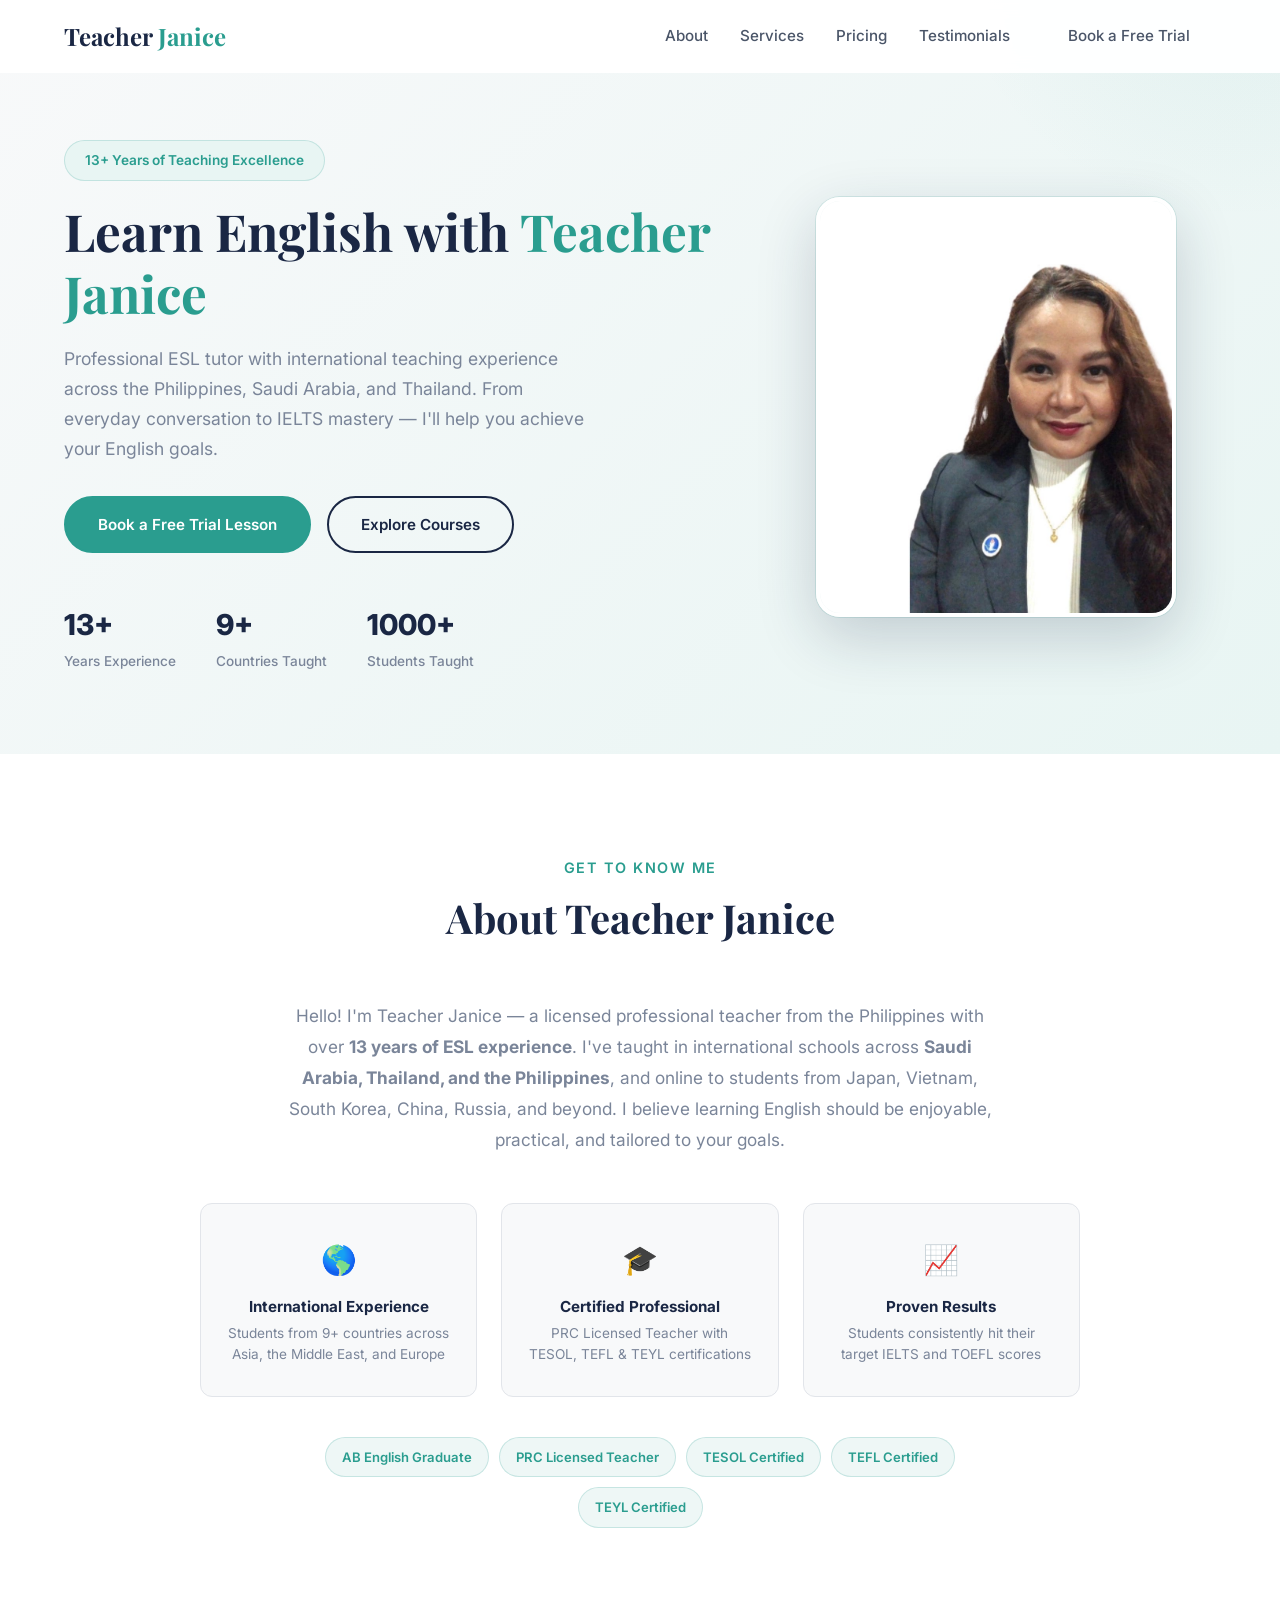
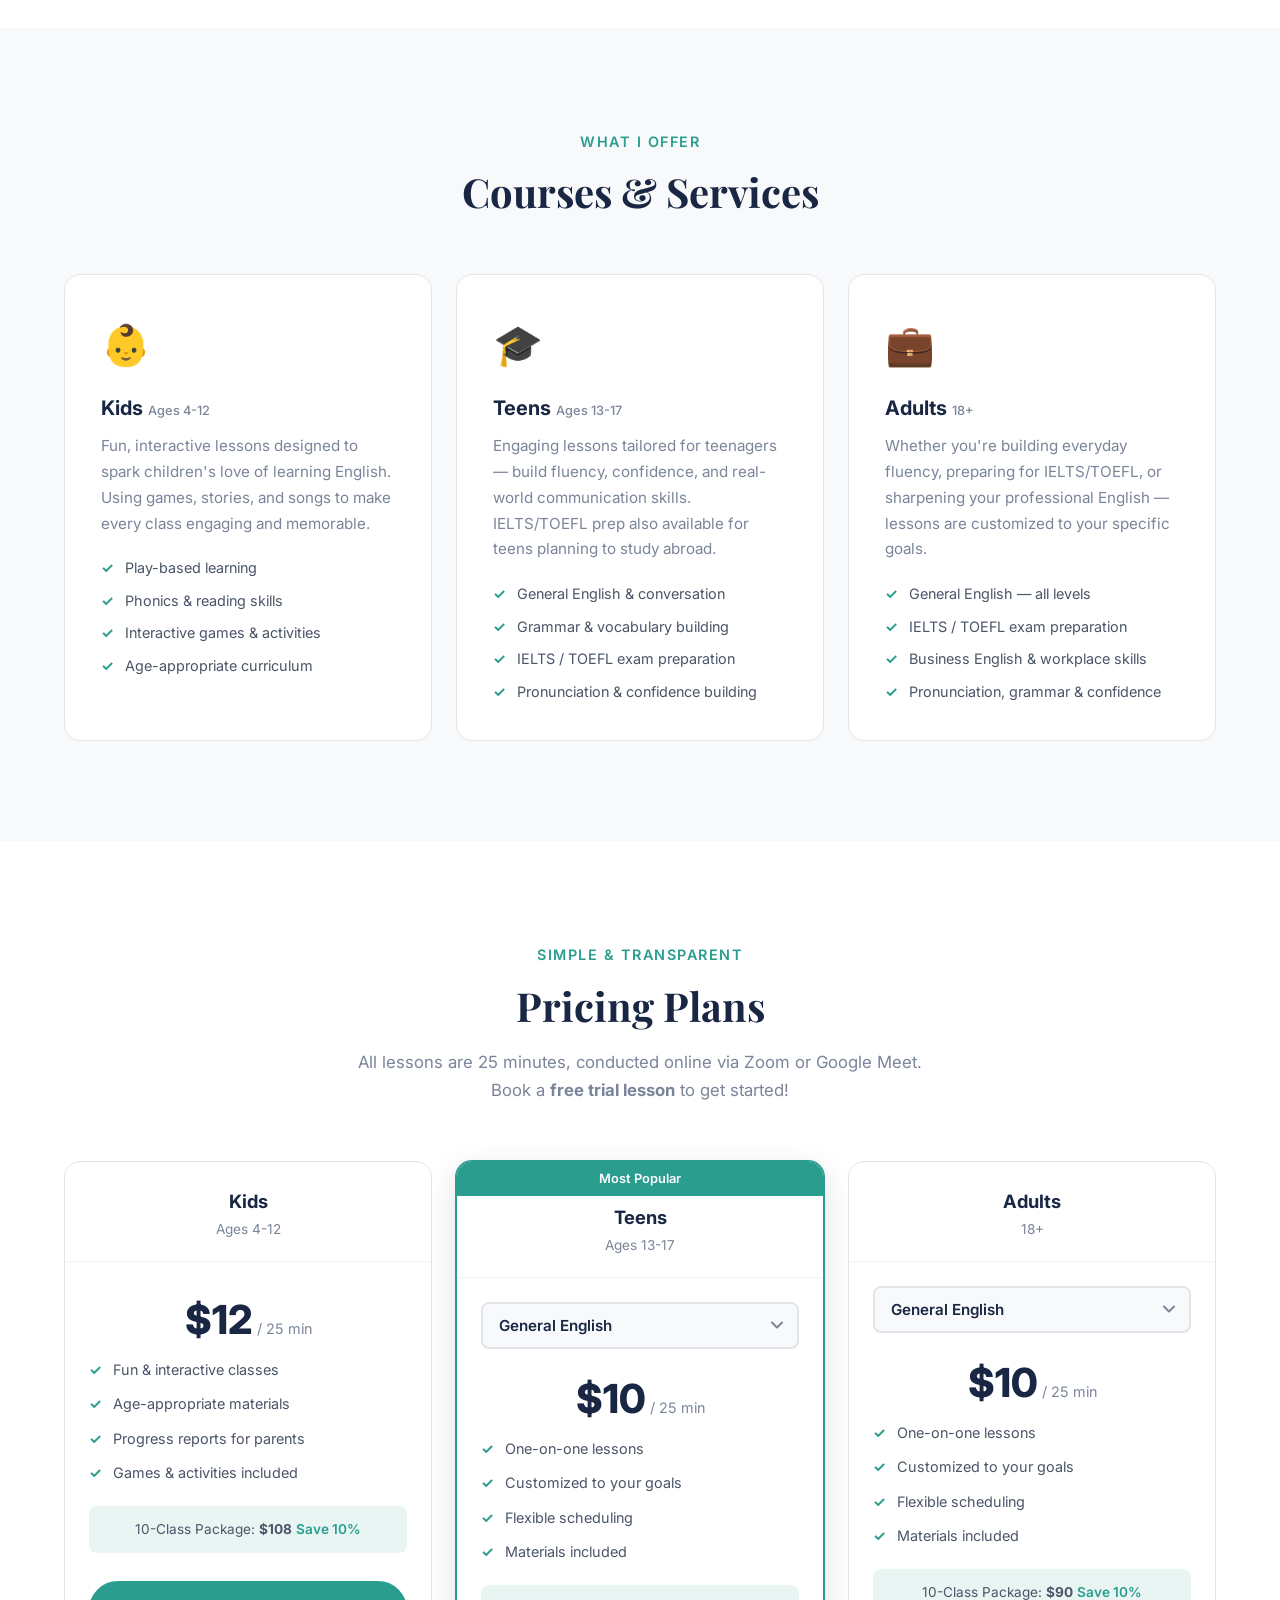
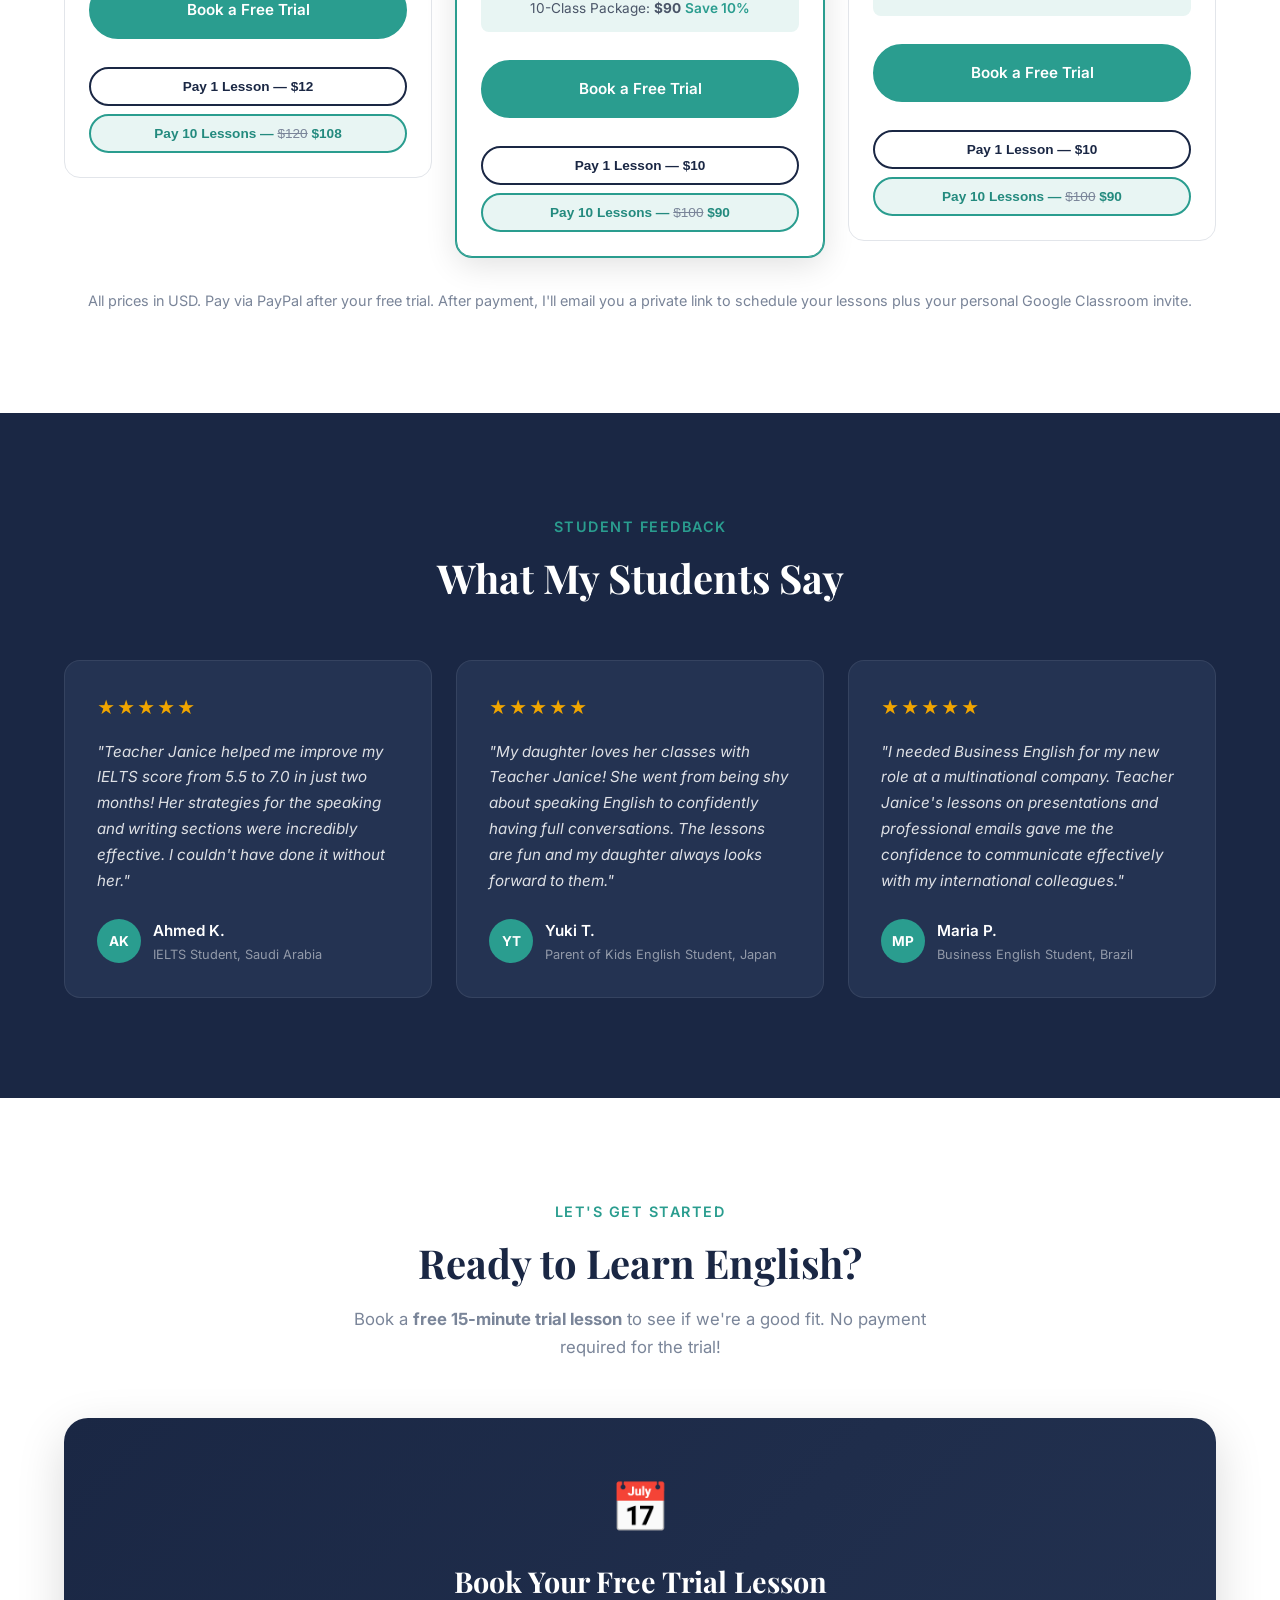
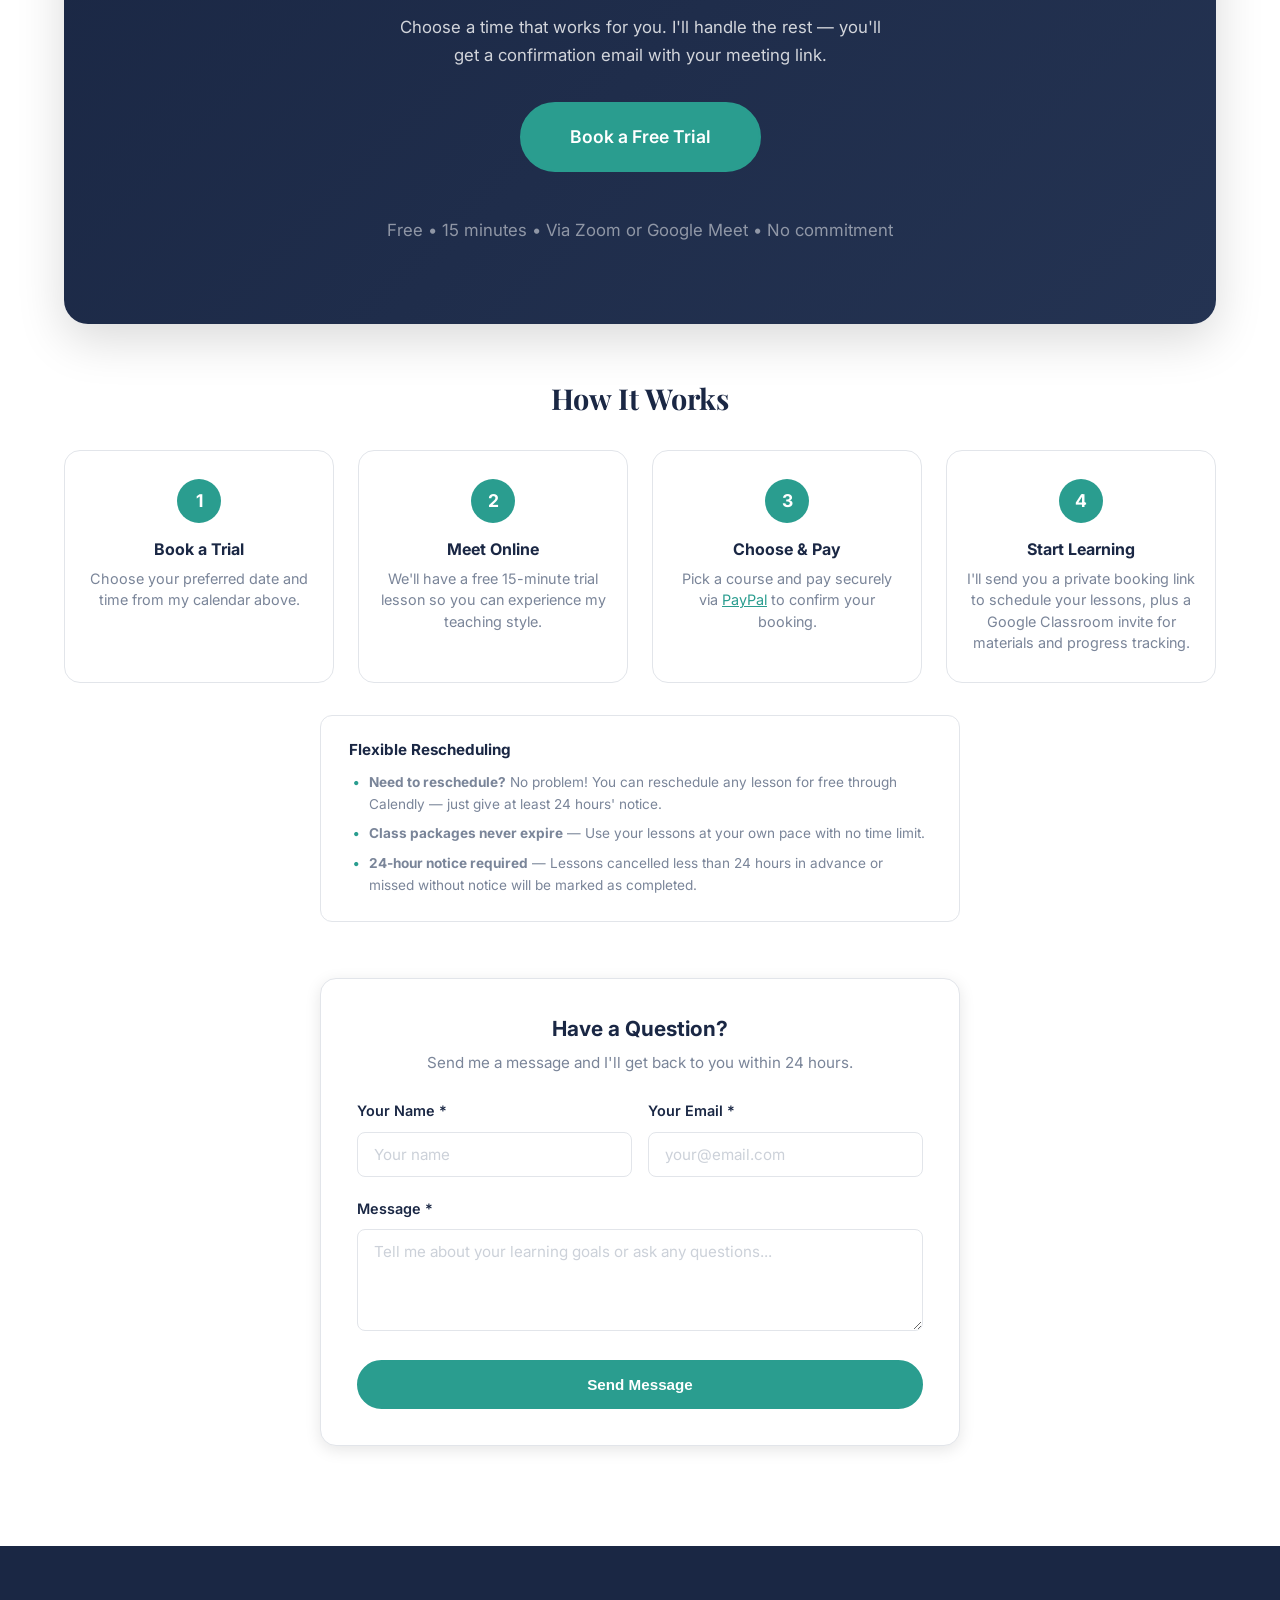
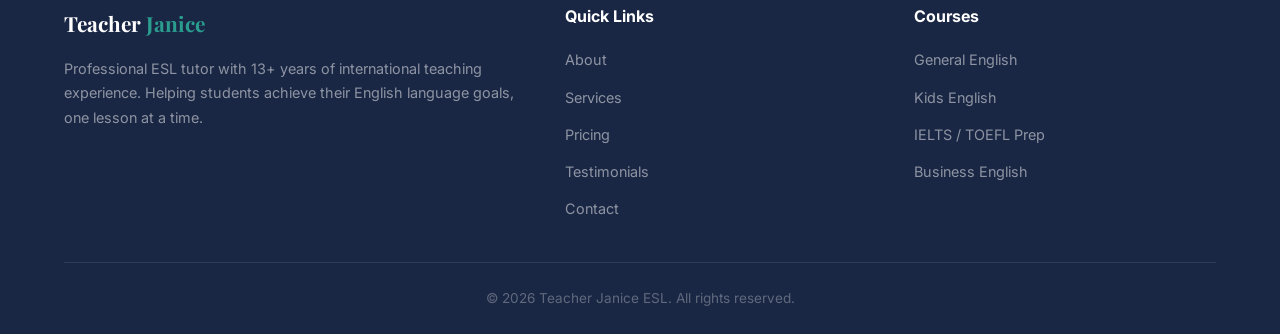
==== index.html @ 185a91e5 "Keep cta-hint text on one line Co-Authored-By: Claude Opus 4.6 <noreply@anthropic.com>" ====
<!DOCTYPE html>
<html lang="en">
<head>
  <meta charset="UTF-8">
  <meta name="viewport" content="width=device-width, initial-scale=1.0">
  <title>Teacher Janice | Professional ESL Tutor</title>
  <meta name="description" content="Learn English online with Teacher Janice — 13+ years of ESL teaching experience. IELTS, TOEFL, Business English, Kids & Adult classes.">
  <link rel="stylesheet" href="styles.css?v=26">
  <link rel="preconnect" href="https://fonts.googleapis.com">
  <link rel="preconnect" href="https://fonts.gstatic.com" crossorigin>
  <link href="https://fonts.googleapis.com/css2?family=Inter:wght@400;500;600;700;800&family=Playfair+Display:wght@700&display=swap" rel="stylesheet">
</head>
<body>

  <!-- Navigation -->
  <nav class="navbar" id="navbar">
    <div class="container nav-container">
      <a href="#" class="logo">Teacher <span>Janice</span></a>
      <button class="nav-toggle" id="navToggle" aria-label="Toggle menu">
        <span></span><span></span><span></span>
      </button>
      <ul class="nav-links" id="navLinks">
        <li><a href="#about">About</a></li>
        <li><a href="#services">Services</a></li>
        <li><a href="#pricing">Pricing</a></li>
        <li><a href="#testimonials">Testimonials</a></li>
        <li><a href="https://calendly.com/eslteacherjanice/esl-trial-lesson" target="_blank" rel="noopener" class="btn btn-nav">Book a Free Trial</a></li>
      </ul>
    </div>
  </nav>

  <!-- Hero Section -->
  <header class="hero" id="hero">
    <div class="container hero-content">
      <div class="hero-text">
        <p class="hero-badge">13+ Years of Teaching Excellence</p>
        <h1>Learn English with <span class="highlight">Teacher Janice</span></h1>
        <p class="hero-description">Professional ESL tutor with international teaching experience across the Philippines, Saudi Arabia, and Thailand. From everyday conversation to IELTS mastery — I'll help you achieve your English goals.</p>
        <div class="hero-buttons">
          <a href="https://calendly.com/eslteacherjanice/esl-trial-lesson" target="_blank" rel="noopener" class="btn btn-primary">Book a Free Trial Lesson</a>
          <a href="#services" class="btn btn-outline">Explore Courses</a>
        </div>
        <div class="hero-stats">
          <div class="stat">
            <span class="stat-number">13+</span>
            <span class="stat-label">Years Experience</span>
          </div>
          <div class="stat">
            <span class="stat-number">9+</span>
            <span class="stat-label">Countries Taught</span>
          </div>
          <div class="stat">
            <span class="stat-number">1000+</span>
            <span class="stat-label">Students Taught</span>
          </div>
        </div>
      </div>
      <div class="hero-image">
        <img src="janice.jpg" alt="Teacher Janice - Professional ESL Tutor" class="hero-photo">
      </div>
    </div>
  </header>

  <!-- About Section -->
  <section class="about" id="about">
    <div class="container">
      <div class="section-header">
        <p class="section-tag">Get to Know Me</p>
        <h2>About Teacher Janice</h2>
      </div>
      <p class="about-intro">Hello! I'm Teacher Janice — a licensed professional teacher from the Philippines with over <strong>13 years of ESL experience</strong>. I've taught in international schools across <strong>Saudi Arabia, Thailand, and the Philippines</strong>, and online to students from Japan, Vietnam, South Korea, China, Russia, and beyond. I believe learning English should be enjoyable, practical, and tailored to your goals.</p>
      <div class="about-highlights">
        <div class="highlight-card">
          <span class="highlight-icon">&#127758;</span>
          <h4>International Experience</h4>
          <p>Students from 9+ countries across Asia, the Middle East, and Europe</p>
        </div>
        <div class="highlight-card">
          <span class="highlight-icon">&#127891;</span>
          <h4>Certified Professional</h4>
          <p>PRC Licensed Teacher with TESOL, TEFL &amp; TEYL certifications</p>
        </div>
        <div class="highlight-card">
          <span class="highlight-icon">&#128200;</span>
          <h4>Proven Results</h4>
          <p>Students consistently hit their target IELTS and TOEFL scores</p>
        </div>
      </div>
      <div class="credential-tags">
        <span class="credential-tag">AB English Graduate</span>
        <span class="credential-tag">PRC Licensed Teacher</span>
        <span class="credential-tag">TESOL Certified</span>
        <span class="credential-tag">TEFL Certified</span>
        <span class="credential-tag">TEYL Certified</span>
      </div>
    </div>
  </section>

  <!-- Services Section -->
  <section class="services" id="services">
    <div class="container">
      <div class="section-header">
        <p class="section-tag">What I Offer</p>
        <h2>Courses & Services</h2>
      </div>
      <div class="services-grid">
        <div class="service-card">
          <div class="service-icon">&#128118;</div>
          <h3>Kids <span class="age-tag">Ages 4-12</span></h3>
          <p>Fun, interactive lessons designed to spark children's love of learning English. Using games, stories, and songs to make every class engaging and memorable.</p>
          <ul class="service-features">
            <li>Play-based learning</li>
            <li>Phonics & reading skills</li>
            <li>Interactive games & activities</li>
            <li>Age-appropriate curriculum</li>
          </ul>
        </div>
        <div class="service-card">
          <div class="service-icon">&#127891;</div>
          <h3>Teens <span class="age-tag">Ages 13-17</span></h3>
          <p>Engaging lessons tailored for teenagers — build fluency, confidence, and real-world communication skills. IELTS/TOEFL prep also available for teens planning to study abroad.</p>
          <ul class="service-features">
            <li>General English &amp; conversation</li>
            <li>Grammar &amp; vocabulary building</li>
            <li>IELTS / TOEFL exam preparation</li>
            <li>Pronunciation &amp; confidence building</li>
          </ul>
        </div>
        <div class="service-card">
          <div class="service-icon">&#128188;</div>
          <h3>Adults <span class="age-tag">18+</span></h3>
          <p>Whether you're building everyday fluency, preparing for IELTS/TOEFL, or sharpening your professional English — lessons are customized to your specific goals.</p>
          <ul class="service-features">
            <li>General English — all levels</li>
            <li>IELTS / TOEFL exam preparation</li>
            <li>Business English &amp; workplace skills</li>
            <li>Pronunciation, grammar &amp; confidence</li>
          </ul>
        </div>
      </div>
    </div>
  </section>

  <!-- Pricing Section -->
  <section class="pricing" id="pricing">
    <div class="container">
      <div class="section-header">
        <p class="section-tag">Simple & Transparent</p>
        <h2>Pricing Plans</h2>
        <p class="section-subtitle">All lessons are 25 minutes, conducted online via Zoom or Google Meet. Book a <strong>free trial lesson</strong> to get started!</p>
      </div>
      <div class="pricing-grid">
        <!-- Kids -->
        <div class="pricing-card">
          <div class="pricing-header">
            <h3>Kids</h3>
            <p class="pricing-subtitle">Ages 4-12</p>
          </div>
          <div class="pricing-body">
            <div class="price">
              <span class="price-amount">$12</span>
              <span class="price-period">/ 25 min</span>
            </div>
            <ul class="pricing-features">
              <li>Fun & interactive classes</li>
              <li>Age-appropriate materials</li>
              <li>Progress reports for parents</li>
              <li>Games & activities included</li>
            </ul>
            <p class="package-deal">10-Class Package: <strong>$108</strong> <span class="save-tag">Save 10%</span></p>
            <a href="https://calendly.com/eslteacherjanice/esl-trial-lesson" target="_blank" rel="noopener" class="btn btn-primary btn-full">Book a Free Trial</a>
            <div class="pay-buttons">
              <form action="https://www.paypal.com/cgi-bin/webscr" method="post" target="_blank">
                <input type="hidden" name="cmd" value="_xclick">
                <input type="hidden" name="business" value="eslteacherjanice@gmail.com">
                <input type="hidden" name="item_name" value="Kids English - 1 Lesson">
                <input type="hidden" name="amount" value="12.00">
                <input type="hidden" name="currency_code" value="USD">
                <input type="hidden" name="no_shipping" value="1">
                <input type="hidden" name="return" value="http://eslwithjanice.com/thank-you.html">
                <input type="hidden" name="cancel_return" value="http://eslwithjanice.com/#pricing">
                <button type="submit" class="btn btn-outline btn-full btn-pay">Pay 1 Lesson — $12</button>
              </form>
              <form action="https://www.paypal.com/cgi-bin/webscr" method="post" target="_blank">
                <input type="hidden" name="cmd" value="_xclick">
                <input type="hidden" name="business" value="eslteacherjanice@gmail.com">
                <input type="hidden" name="item_name" value="Kids English - 10 Lessons">
                <input type="hidden" name="amount" value="108.00">
                <input type="hidden" name="currency_code" value="USD">
                <input type="hidden" name="no_shipping" value="1">
                <input type="hidden" name="return" value="http://eslwithjanice.com/thank-you.html">
                <input type="hidden" name="cancel_return" value="http://eslwithjanice.com/#pricing">
                <button type="submit" class="btn btn-outline btn-full btn-pay btn-pay-package">Pay 10 Lessons — <s>$120</s> $108</button>
              </form>
            </div>
          </div>
        </div>
        <!-- Teens -->
        <div class="pricing-card popular">
          <div class="popular-badge">Most Popular</div>
          <div class="pricing-header">
            <h3>Teens</h3>
            <p class="pricing-subtitle">Ages 13-17</p>
          </div>
          <div class="pricing-body">
            <select class="course-select"
              data-prices='[
                {"label":"General English","price":"10","pkg":"90","orig":"100","item1":"Teens General English - 1 Lesson","item10":"Teens General English - 10 Lessons"},
                {"label":"IELTS / TOEFL Prep","price":"15","pkg":"135","orig":"150","item1":"Teens IELTS/TOEFL Prep - 1 Lesson","item10":"Teens IELTS/TOEFL Prep - 10 Lessons"}
              ]'>
              <option value="0">General English</option>
              <option value="1">IELTS / TOEFL Prep</option>
            </select>
            <div class="price">
              <span class="price-amount">$10</span>
              <span class="price-period">/ 25 min</span>
            </div>
            <ul class="pricing-features">
              <li>One-on-one lessons</li>
              <li>Customized to your goals</li>
              <li>Flexible scheduling</li>
              <li>Materials included</li>
            </ul>
            <p class="package-deal">10-Class Package: <strong class="pkg-price">$90</strong> <span class="save-tag">Save 10%</span></p>
            <a href="https://calendly.com/eslteacherjanice/esl-trial-lesson" target="_blank" rel="noopener" class="btn btn-primary btn-full">Book a Free Trial</a>
            <div class="pay-buttons">
              <form action="https://www.paypal.com/cgi-bin/webscr" method="post" target="_blank" class="pay1-form">
                <input type="hidden" name="cmd" value="_xclick">
                <input type="hidden" name="business" value="eslteacherjanice@gmail.com">
                <input type="hidden" name="item_name" value="Teens General English - 1 Lesson">
                <input type="hidden" name="amount" value="10.00">
                <input type="hidden" name="currency_code" value="USD">
                <input type="hidden" name="no_shipping" value="1">
                <input type="hidden" name="return" value="http://eslwithjanice.com/thank-you.html">
                <input type="hidden" name="cancel_return" value="http://eslwithjanice.com/#pricing">
                <button type="submit" class="btn btn-outline btn-full btn-pay">Pay 1 Lesson — $10</button>
              </form>
              <form action="https://www.paypal.com/cgi-bin/webscr" method="post" target="_blank" class="pay10-form">
                <input type="hidden" name="cmd" value="_xclick">
                <input type="hidden" name="business" value="eslteacherjanice@gmail.com">
                <input type="hidden" name="item_name" value="Teens General English - 10 Lessons">
                <input type="hidden" name="amount" value="90.00">
                <input type="hidden" name="currency_code" value="USD">
                <input type="hidden" name="no_shipping" value="1">
                <input type="hidden" name="return" value="http://eslwithjanice.com/thank-you.html">
                <input type="hidden" name="cancel_return" value="http://eslwithjanice.com/#pricing">
                <button type="submit" class="btn btn-outline btn-full btn-pay btn-pay-package">Pay 10 Lessons — <s>$100</s> $90</button>
              </form>
            </div>
          </div>
        </div>
        <!-- Adults -->
        <div class="pricing-card">
          <div class="pricing-header">
            <h3>Adults</h3>
            <p class="pricing-subtitle">18+</p>
          </div>
          <div class="pricing-body">
            <select class="course-select"
              data-prices='[
                {"label":"General English","price":"10","pkg":"90","orig":"100","item1":"Adults General English - 1 Lesson","item10":"Adults General English - 10 Lessons"},
                {"label":"IELTS / TOEFL Prep","price":"15","pkg":"135","orig":"150","item1":"Adults IELTS/TOEFL Prep - 1 Lesson","item10":"Adults IELTS/TOEFL Prep - 10 Lessons"},
                {"label":"Business English","price":"15","pkg":"135","orig":"150","item1":"Adults Business English - 1 Lesson","item10":"Adults Business English - 10 Lessons"}
              ]'>
              <option value="0">General English</option>
              <option value="1">IELTS / TOEFL Prep</option>
              <option value="2">Business English</option>
            </select>
            <div class="price">
              <span class="price-amount">$10</span>
              <span class="price-period">/ 25 min</span>
            </div>
            <ul class="pricing-features">
              <li>One-on-one lessons</li>
              <li>Customized to your goals</li>
              <li>Flexible scheduling</li>
              <li>Materials included</li>
            </ul>
            <p class="package-deal">10-Class Package: <strong class="pkg-price">$90</strong> <span class="save-tag">Save 10%</span></p>
            <a href="https://calendly.com/eslteacherjanice/esl-trial-lesson" target="_blank" rel="noopener" class="btn btn-primary btn-full">Book a Free Trial</a>
            <div class="pay-buttons">
              <form action="https://www.paypal.com/cgi-bin/webscr" method="post" target="_blank" class="pay1-form">
                <input type="hidden" name="cmd" value="_xclick">
                <input type="hidden" name="business" value="eslteacherjanice@gmail.com">
                <input type="hidden" name="item_name" value="Adults General English - 1 Lesson">
                <input type="hidden" name="amount" value="10.00">
                <input type="hidden" name="currency_code" value="USD">
                <input type="hidden" name="no_shipping" value="1">
                <input type="hidden" name="return" value="http://eslwithjanice.com/thank-you.html">
                <input type="hidden" name="cancel_return" value="http://eslwithjanice.com/#pricing">
                <button type="submit" class="btn btn-outline btn-full btn-pay">Pay 1 Lesson — $10</button>
              </form>
              <form action="https://www.paypal.com/cgi-bin/webscr" method="post" target="_blank" class="pay10-form">
                <input type="hidden" name="cmd" value="_xclick">
                <input type="hidden" name="business" value="eslteacherjanice@gmail.com">
                <input type="hidden" name="item_name" value="Adults General English - 10 Lessons">
                <input type="hidden" name="amount" value="90.00">
                <input type="hidden" name="currency_code" value="USD">
                <input type="hidden" name="no_shipping" value="1">
                <input type="hidden" name="return" value="http://eslwithjanice.com/thank-you.html">
                <input type="hidden" name="cancel_return" value="http://eslwithjanice.com/#pricing">
                <button type="submit" class="btn btn-outline btn-full btn-pay btn-pay-package">Pay 10 Lessons — <s>$100</s> $90</button>
              </form>
            </div>
          </div>
        </div>
      </div>
      <p class="pricing-note">All prices in USD. Pay via PayPal after your free trial. After payment, I'll email you a private link to schedule your lessons plus your personal Google Classroom invite.</p>

    </div>
  </section>

  <!-- Testimonials Section -->
  <section class="testimonials" id="testimonials">
    <div class="container">
      <div class="section-header">
        <p class="section-tag">Student Feedback</p>
        <h2>What My Students Say</h2>
      </div>
      <div class="testimonials-grid">
        <div class="testimonial-card">
          <div class="stars">&#9733;&#9733;&#9733;&#9733;&#9733;</div>
          <p class="testimonial-text">"Teacher Janice helped me improve my IELTS score from 5.5 to 7.0 in just two months! Her strategies for the speaking and writing sections were incredibly effective. I couldn't have done it without her."</p>
          <div class="testimonial-author">
            <div class="author-avatar">AK</div>
            <div>
              <p class="author-name">Ahmed K.</p>
              <p class="author-detail">IELTS Student, Saudi Arabia</p>
            </div>
          </div>
        </div>
        <div class="testimonial-card">
          <div class="stars">&#9733;&#9733;&#9733;&#9733;&#9733;</div>
          <p class="testimonial-text">"My daughter loves her classes with Teacher Janice! She went from being shy about speaking English to confidently having full conversations. The lessons are fun and my daughter always looks forward to them."</p>
          <div class="testimonial-author">
            <div class="author-avatar">YT</div>
            <div>
              <p class="author-name">Yuki T.</p>
              <p class="author-detail">Parent of Kids English Student, Japan</p>
            </div>
          </div>
        </div>
        <div class="testimonial-card">
          <div class="stars">&#9733;&#9733;&#9733;&#9733;&#9733;</div>
          <p class="testimonial-text">"I needed Business English for my new role at a multinational company. Teacher Janice's lessons on presentations and professional emails gave me the confidence to communicate effectively with my international colleagues."</p>
          <div class="testimonial-author">
            <div class="author-avatar">MP</div>
            <div>
              <p class="author-name">Maria P.</p>
              <p class="author-detail">Business English Student, Brazil</p>
            </div>
          </div>
        </div>
      </div>
    </div>
  </section>

  <!-- Contact Section -->
  <section class="contact" id="contact">
    <div class="container">
      <div class="section-header">
        <p class="section-tag">Let's Get Started</p>
        <h2>Ready to Learn English?</h2>
        <p class="section-subtitle">Book a <strong>free 15-minute trial lesson</strong> to see if we're a good fit. No payment required for the trial!</p>
      </div>

      <!-- Primary CTA: Book a Trial -->
      <div class="contact-cta">
        <div class="cta-card">
          <div class="cta-icon">&#128197;</div>
          <h3>Book Your Free Trial Lesson</h3>
          <p>Choose a time that works for you. I'll handle the rest — you'll get a confirmation email with your meeting link.</p>
          <a href="https://calendly.com/eslteacherjanice/esl-trial-lesson" target="_blank" rel="noopener" class="btn btn-primary btn-lg">Book a Free Trial</a>
          <p class="cta-hint">Free &bull; 15 minutes &bull; Via Zoom or Google Meet &bull; No commitment</p>
        </div>
      </div>

      <!-- How It Works -->
      <div class="how-it-works">
        <h3>How It Works</h3>
        <div class="steps-grid">
          <div class="step-card">
            <div class="step-number">1</div>
            <h4>Book a Trial</h4>
            <p>Choose your preferred date and time from my calendar above.</p>
          </div>
          <div class="step-card">
            <div class="step-number">2</div>
            <h4>Meet Online</h4>
            <p>We'll have a free 15-minute trial lesson so you can experience my teaching style.</p>
          </div>
          <div class="step-card">
            <div class="step-number">3</div>
            <h4>Choose &amp; Pay</h4>
            <p>Pick a course and pay securely via <a href="#pricing" style="color: var(--teal); text-decoration: underline;">PayPal</a> to confirm your booking.</p>
          </div>
          <div class="step-card">
            <div class="step-number">4</div>
            <h4>Start Learning</h4>
            <p>I'll send you a private booking link to schedule your lessons, plus a Google Classroom invite for materials and progress tracking.</p>
          </div>
        </div>

        <!-- Flexible Rescheduling Policy -->
        <div class="policy-box">
          <h4>Flexible Rescheduling</h4>
          <ul>
            <li><strong>Need to reschedule?</strong> No problem! You can reschedule any lesson for free through Calendly — just give at least 24 hours' notice.</li>
            <li><strong>Class packages never expire</strong> — Use your lessons at your own pace with no time limit.</li>
            <li><strong>24-hour notice required</strong> — Lessons cancelled less than 24 hours in advance or missed without notice will be marked as completed.</li>
          </ul>
        </div>
      </div>

      <!-- Message Form -->
      <div class="contact-form-centered">
        <h3>Have a Question?</h3>
        <p>Send me a message and I'll get back to you within 24 hours.</p>
        <form id="contactForm" action="https://formsubmit.co/eslteacherjanice@gmail.com" method="POST">
          <input type="hidden" name="_subject" value="New Inquiry - Teacher Janice ESL">
          <input type="hidden" name="_captcha" value="false">
          <input type="hidden" name="_next" value="">
          <div class="form-row">
            <div class="form-group">
              <label for="name">Your Name *</label>
              <input type="text" id="name" name="name" required placeholder="Your name">
            </div>
            <div class="form-group">
              <label for="email">Your Email *</label>
              <input type="email" id="email" name="email" required placeholder="your@email.com">
            </div>
          </div>
          <div class="form-group">
            <label for="message">Message *</label>
            <textarea id="message" name="message" rows="4" required placeholder="Tell me about your learning goals or ask any questions..."></textarea>
          </div>
          <button type="submit" class="btn btn-primary btn-full">Send Message</button>
        </form>
      </div>
    </div>
  </section>

  <!-- Footer -->
  <footer class="footer">
    <div class="container">
      <div class="footer-content">
        <div class="footer-brand">
          <a href="#" class="logo">Teacher <span>Janice</span></a>
          <p>Professional ESL tutor with 13+ years of international teaching experience. Helping students achieve their English language goals, one lesson at a time.</p>
        </div>
        <div class="footer-links">
          <h4>Quick Links</h4>
          <ul>
            <li><a href="#about">About</a></li>
            <li><a href="#services">Services</a></li>
            <li><a href="#pricing">Pricing</a></li>
            <li><a href="#testimonials">Testimonials</a></li>
            <li><a href="#contact">Contact</a></li>
          </ul>
        </div>
        <div class="footer-links">
          <h4>Courses</h4>
          <ul>
            <li><a href="#services">General English</a></li>
            <li><a href="#services">Kids English</a></li>
            <li><a href="#services">IELTS / TOEFL Prep</a></li>
            <li><a href="#services">Business English</a></li>
          </ul>
        </div>
      </div>
      <div class="footer-bottom">
        <p>&copy; 2026 Teacher Janice ESL. All rights reserved.</p>
      </div>
    </div>
  </footer>

  <script src="script.js?v=8"></script>
</body>
</html>
---- styles.css ----
/* ===== CSS Variables ===== */
:root {
  --navy: #1a2744;
  --navy-light: #243352;
  --teal: #2a9d8f;
  --teal-dark: #238a7e;
  --teal-light: #e8f5f3;
  --white: #ffffff;
  --gray-50: #f8f9fa;
  --gray-100: #f0f2f5;
  --gray-200: #e2e5ea;
  --gray-300: #ccd1d9;
  --gray-500: #7a8599;
  --gray-700: #4a5568;
  --gray-900: #1a202c;
  --gold: #f0a500;
  --shadow-sm: 0 1px 3px rgba(0,0,0,0.08);
  --shadow-md: 0 4px 16px rgba(0,0,0,0.1);
  --shadow-lg: 0 8px 32px rgba(0,0,0,0.12);
  --shadow-xl: 0 16px 48px rgba(0,0,0,0.15);
  --radius-sm: 8px;
  --radius-md: 12px;
  --radius-lg: 16px;
  --radius-xl: 24px;
}

/* ===== Reset & Base ===== */
*, *::before, *::after {
  margin: 0;
  padding: 0;
  box-sizing: border-box;
}

html {
  scroll-behavior: smooth;
  scroll-padding-top: 80px;
}

body {
  font-family: 'Inter', -apple-system, BlinkMacSystemFont, sans-serif;
  color: var(--gray-700);
  line-height: 1.7;
  background: var(--white);
  overflow-x: hidden;
}

.container {
  max-width: 1200px;
  margin: 0 auto;
  padding: 0 24px;
}

h1, h2, h3, h4 {
  color: var(--navy);
  line-height: 1.3;
}

a {
  text-decoration: none;
  color: inherit;
  transition: color 0.3s;
}

img {
  max-width: 100%;
  display: block;
}

/* ===== Buttons ===== */
.btn {
  display: inline-block;
  padding: 14px 32px;
  border-radius: 50px;
  font-weight: 600;
  font-size: 0.95rem;
  cursor: pointer;
  transition: all 0.3s ease;
  border: 2px solid transparent;
  text-align: center;
}

.btn-primary {
  background: var(--teal);
  color: var(--white);
  border-color: var(--teal);
}

.btn-primary:hover {
  background: var(--teal-dark);
  border-color: var(--teal-dark);
  transform: translateY(-2px);
  box-shadow: 0 4px 16px rgba(42, 157, 143, 0.35);
}

.btn-outline {
  background: transparent;
  color: var(--navy);
  border-color: var(--navy);
}

.btn-outline:hover {
  background: var(--navy);
  color: var(--white);
  transform: translateY(-2px);
}

.btn-nav {
  padding: 10px 24px;
  font-size: 0.9rem;
}

.btn-full {
  width: 100%;
}

/* ===== Navbar ===== */
.navbar {
  position: fixed;
  top: 0;
  left: 0;
  right: 0;
  z-index: 1000;
  background: rgba(255, 255, 255, 0.95);
  backdrop-filter: blur(10px);
  border-bottom: 1px solid transparent;
  transition: all 0.3s ease;
}

.navbar.scrolled {
  border-bottom-color: var(--gray-200);
  box-shadow: var(--shadow-sm);
}

.nav-container {
  display: flex;
  align-items: center;
  justify-content: space-between;
  height: 72px;
}

.logo {
  font-family: 'Playfair Display', serif;
  font-size: 1.5rem;
  color: var(--navy);
  font-weight: 700;
}

.logo span {
  color: var(--teal);
}

.nav-links {
  display: flex;
  align-items: center;
  list-style: none;
  gap: 32px;
}

.nav-links a {
  font-size: 0.95rem;
  font-weight: 500;
  color: var(--gray-700);
}

.nav-links a:hover {
  color: var(--teal);
}

.nav-toggle {
  display: none;
  flex-direction: column;
  gap: 5px;
  background: none;
  border: none;
  cursor: pointer;
  padding: 4px;
}

.nav-toggle span {
  display: block;
  width: 24px;
  height: 2.5px;
  background: var(--navy);
  border-radius: 2px;
  transition: all 0.3s ease;
}

/* ===== Hero ===== */
.hero {
  padding: 140px 0 80px;
  background: linear-gradient(135deg, var(--gray-50) 0%, var(--teal-light) 100%);
  position: relative;
  overflow: hidden;
}

.hero::before {
  content: '';
  position: absolute;
  top: -50%;
  right: -20%;
  width: 600px;
  height: 600px;
  background: radial-gradient(circle, rgba(42,157,143,0.08) 0%, transparent 70%);
  border-radius: 50%;
}

.hero-content {
  display: grid;
  grid-template-columns: 1fr 400px;
  gap: 60px;
  align-items: center;
}

.hero-badge {
  display: inline-block;
  background: var(--teal-light);
  color: var(--teal);
  padding: 8px 20px;
  border-radius: 50px;
  font-weight: 600;
  font-size: 0.85rem;
  margin-bottom: 20px;
  border: 1px solid rgba(42,157,143,0.2);
}

.hero h1 {
  font-family: 'Playfair Display', serif;
  font-size: 3.2rem;
  line-height: 1.2;
  margin-bottom: 20px;
}

.highlight {
  color: var(--teal);
}

.hero-description {
  font-size: 1.1rem;
  color: var(--gray-500);
  margin-bottom: 32px;
  max-width: 540px;
}

.hero-buttons {
  display: flex;
  gap: 16px;
  margin-bottom: 48px;
}

.hero-stats {
  display: flex;
  gap: 40px;
}

.stat {
  display: flex;
  flex-direction: column;
}

.stat-number {
  font-size: 1.8rem;
  font-weight: 800;
  color: var(--navy);
}

.stat-label {
  font-size: 0.85rem;
  color: var(--gray-500);
  font-weight: 500;
}

.hero-photo {
  width: 360px;
  height: 420px;
  object-fit: cover;
  object-position: center top;
  border-radius: var(--radius-xl);
  border: 4px solid var(--white);
  box-shadow: 0 20px 60px rgba(26, 39, 68, 0.2), 0 0 0 1px rgba(42, 157, 143, 0.15);
}

/* ===== Section Styles ===== */
.section-header {
  text-align: center;
  margin-bottom: 56px;
}

.section-tag {
  display: inline-block;
  color: var(--teal);
  font-weight: 600;
  font-size: 0.9rem;
  text-transform: uppercase;
  letter-spacing: 1.5px;
  margin-bottom: 12px;
}

.section-header h2 {
  font-family: 'Playfair Display', serif;
  font-size: 2.5rem;
  margin-bottom: 16px;
}

.section-subtitle {
  font-size: 1.05rem;
  color: var(--gray-500);
  max-width: 600px;
  margin: 0 auto;
}

/* ===== About ===== */
.about {
  padding: 100px 0;
}

.about-intro {
  max-width: 720px;
  margin: 0 auto 48px;
  font-size: 1.08rem;
  line-height: 1.8;
  color: var(--gray-500);
  text-align: center;
}

.about-highlights {
  display: grid;
  grid-template-columns: repeat(3, 1fr);
  gap: 24px;
  max-width: 880px;
  margin: 0 auto 40px;
}

.highlight-card {
  text-align: center;
  padding: 32px 24px;
  background: var(--gray-50);
  border-radius: var(--radius-md);
  border: 1px solid var(--gray-200);
  transition: all 0.3s ease;
}

.highlight-card:hover {
  border-color: var(--teal);
  box-shadow: var(--shadow-md);
  transform: translateY(-2px);
}

.highlight-icon {
  font-size: 1.8rem;
  margin-bottom: 12px;
  display: block;
}

.highlight-card h4 {
  font-size: 0.95rem;
  margin-bottom: 6px;
  color: var(--navy);
}

.highlight-card p {
  font-size: 0.85rem;
  color: var(--gray-500);
  line-height: 1.5;
}

.credential-tags {
  display: flex;
  flex-wrap: wrap;
  justify-content: center;
  gap: 10px;
  max-width: 720px;
  margin: 0 auto;
}

.credential-tag {
  display: inline-flex;
  align-items: center;
  gap: 6px;
  padding: 8px 16px;
  font-size: 0.82rem;
  font-weight: 600;
  color: var(--teal);
  background: rgba(42, 157, 143, 0.08);
  border: 1px solid rgba(42, 157, 143, 0.2);
  border-radius: 50px;
}

/* ===== Services ===== */
.services {
  padding: 100px 0;
  background: var(--gray-50);
}

.services-grid {
  display: grid;
  grid-template-columns: repeat(3, 1fr);
  gap: 24px;
}

.service-card {
  background: var(--white);
  padding: 36px;
  border-radius: var(--radius-lg);
  border: 1px solid var(--gray-200);
  transition: all 0.3s ease;
  position: relative;
}

.service-card:hover {
  border-color: var(--teal);
  box-shadow: var(--shadow-lg);
  transform: translateY(-4px);
}

.service-card.featured {
  border-color: var(--teal);
  box-shadow: 0 0 0 1px var(--teal);
}

.service-badge {
  position: absolute;
  top: -12px;
  right: 24px;
  background: var(--teal);
  color: var(--white);
  padding: 4px 16px;
  border-radius: 50px;
  font-size: 0.8rem;
  font-weight: 600;
}

.service-icon {
  font-size: 2.5rem;
  margin-bottom: 16px;
}

.service-card h3 {
  font-size: 1.25rem;
  margin-bottom: 12px;
}

.service-card p {
  font-size: 0.95rem;
  color: var(--gray-500);
  margin-bottom: 20px;
}

.service-features {
  list-style: none;
  display: flex;
  flex-direction: column;
  gap: 8px;
}

.service-features li {
  font-size: 0.9rem;
  color: var(--gray-700);
  padding-left: 24px;
  position: relative;
}

.service-features li::before {
  content: '✓';
  position: absolute;
  left: 0;
  color: var(--teal);
  font-weight: 700;
}

/* ===== Pricing ===== */
.pricing {
  padding: 100px 0;
}

.pricing-grid {
  display: grid;
  grid-template-columns: repeat(3, 1fr);
  gap: 24px;
  margin-bottom: 32px;
  align-items: start;
}

.pricing-card {
  background: var(--white);
  border-radius: var(--radius-lg);
  border: 1px solid var(--gray-200);
  overflow: hidden;
  transition: all 0.3s ease;
  position: relative;
}

.pricing-card:hover {
  box-shadow: var(--shadow-lg);
  transform: translateY(-4px);
}

.pricing-card.popular {
  border-color: var(--teal);
  box-shadow: 0 0 0 1px var(--teal), var(--shadow-lg);
}

.popular-badge {
  position: absolute;
  top: 0;
  left: 0;
  right: 0;
  background: var(--teal);
  color: var(--white);
  text-align: center;
  padding: 6px;
  font-size: 0.8rem;
  font-weight: 600;
}

.pricing-card.popular .pricing-header {
  padding-top: 44px;
}

.pricing-header {
  padding: 28px 24px 20px;
  text-align: center;
  border-bottom: 1px solid var(--gray-100);
}

.pricing-header h3 {
  font-size: 1.15rem;
  margin-bottom: 4px;
}

.pricing-subtitle {
  font-size: 0.85rem;
  color: var(--gray-500);
}

.pricing-body {
  padding: 24px;
}

.price {
  text-align: center;
  margin-bottom: 4px;
}

.price-amount {
  font-size: 2.5rem;
  font-weight: 800;
  color: var(--navy);
}

.price-period {
  font-size: 0.9rem;
  color: var(--gray-500);
}

.price-alt {
  text-align: center;
  margin-bottom: 24px;
  padding-bottom: 20px;
  border-bottom: 1px solid var(--gray-100);
}

.price-amount-sm {
  font-size: 1.3rem;
  font-weight: 700;
  color: var(--gray-500);
}

.pricing-features {
  list-style: none;
  margin-bottom: 20px;
  display: flex;
  flex-direction: column;
  gap: 10px;
}

.pricing-features li {
  font-size: 0.9rem;
  padding-left: 24px;
  position: relative;
}

.pricing-features li::before {
  content: '✓';
  position: absolute;
  left: 0;
  color: var(--teal);
  font-weight: 700;
}

.age-tag {
  font-size: 0.8rem;
  font-weight: 500;
  color: var(--gray-500);
  font-family: 'Inter', sans-serif;
}

.course-select {
  width: 100%;
  padding: 12px 16px;
  font-size: 0.95rem;
  font-weight: 600;
  font-family: 'Inter', sans-serif;
  color: var(--navy);
  background: var(--gray-50);
  border: 2px solid var(--gray-200);
  border-radius: var(--radius-sm);
  cursor: pointer;
  appearance: none;
  -webkit-appearance: none;
  background-image: url("data:image/svg+xml,%3Csvg xmlns='http://www.w3.org/2000/svg' width='12' height='8' fill='none'%3E%3Cpath d='M1 1.5l5 5 5-5' stroke='%237a8599' stroke-width='2' stroke-linecap='round' stroke-linejoin='round'/%3E%3C/svg%3E");
  background-repeat: no-repeat;
  background-position: right 14px center;
  margin-bottom: 16px;
  transition: border-color 0.2s ease;
}

.course-select:hover {
  border-color: var(--teal);
}

.course-select:focus {
  outline: none;
  border-color: var(--teal);
  box-shadow: 0 0 0 3px rgba(42, 157, 143, 0.15);
}

.package-deal {
  text-align: center;
  font-size: 0.85rem;
  color: var(--gray-700);
  padding: 12px;
  background: var(--teal-light);
  border-radius: var(--radius-sm);
  margin-bottom: 28px;
}

.save-tag {
  color: var(--teal);
  font-weight: 600;
}

.pay-buttons {
  margin-top: 28px;
  display: flex;
  flex-direction: column;
  gap: 8px;
}

.pay-buttons form {
  width: 100%;
}

.btn-pay {
  padding: 10px 16px;
  font-size: 0.85rem;
  border-radius: 50px;
  font-weight: 600;
}

.btn-pay-package {
  background: var(--teal-light);
  border-color: var(--teal);
  color: var(--teal-dark);
}

.btn-pay-package s {
  color: var(--gray-500);
  font-weight: 400;
  text-decoration: line-through;
}

.btn-pay-package:hover {
  background: var(--teal);
  color: var(--white);
  border-color: var(--teal);
}

.pricing-note {
  text-align: center;
  font-size: 0.9rem;
  color: var(--gray-500);
  margin-top: 32px;
}

.policy-box {
  max-width: 640px;
  margin: 32px auto 0;
  padding: 24px 28px;
  background: var(--white);
  border: 1px solid var(--gray-200);
  border-radius: var(--radius-md);
  text-align: left;
}

.policy-box h4 {
  font-size: 0.95rem;
  color: var(--navy);
  margin-bottom: 12px;
}

.policy-box ul {
  list-style: none;
  padding: 0;
  margin: 0;
}

.policy-box li {
  font-size: 0.85rem;
  color: var(--gray-500);
  line-height: 1.6;
  padding-left: 20px;
  position: relative;
  margin-bottom: 8px;
}

.policy-box li:last-child {
  margin-bottom: 0;
}

.policy-box li::before {
  content: '•';
  position: absolute;
  left: 4px;
  color: var(--teal);
  font-weight: 700;
}

/* ===== Checkbox Grid (Lesson Focus) ===== */
.checkbox-grid {
  display: grid;
  grid-template-columns: 1fr 1fr;
  gap: 8px;
}

.form-group .checkbox-grid label.checkbox-label {
  display: flex;
  align-items: center;
  gap: 8px;
  font-size: 0.9rem;
  font-weight: 400;
  color: var(--gray-700);
  cursor: pointer;
  padding: 8px 12px;
  margin-bottom: 0;
  border-radius: var(--radius-sm);
  border: 1px solid var(--gray-200);
  transition: all 0.2s ease;
  background: var(--white);
}

.form-group .checkbox-grid label.checkbox-label:hover {
  border-color: var(--teal);
  background: var(--teal-light);
}

.checkbox-label input[type="checkbox"] {
  width: 16px;
  height: 16px;
  accent-color: var(--teal);
  cursor: pointer;
  flex-shrink: 0;
}

.form-group .checkbox-grid label.checkbox-label:has(input:checked) {
  color: var(--teal-dark);
  border-color: var(--teal);
  background: var(--teal-light);
}

.label-hint {
  font-weight: 400;
  color: var(--gray-500);
  font-size: 0.8rem;
}

@media (max-width: 480px) {
  .checkbox-grid {
    grid-template-columns: 1fr;
  }
}

/* ===== Timezone Autocomplete Dropdown ===== */
.tz-wrapper {
  position: relative;
}

.tz-dropdown {
  display: none;
  position: absolute;
  top: 100%;
  left: 0;
  right: 0;
  background: var(--white);
  border: 1px solid var(--gray-200);
  border-top: none;
  border-radius: 0 0 var(--radius-sm) var(--radius-sm);
  max-height: 200px;
  overflow-y: auto;
  z-index: 50;
  box-shadow: 0 4px 12px rgba(0, 0, 0, 0.08);
}

.tz-dropdown.open {
  display: block;
}

.tz-option {
  padding: 10px 16px;
  cursor: pointer;
  font-size: 0.9rem;
  color: var(--gray-700);
  transition: background 0.15s ease;
}

.tz-option:hover,
.tz-option.active {
  background: var(--teal-light);
  color: var(--teal-dark);
}

.tz-option .tz-label {
  font-weight: 500;
}

.tz-option .tz-utc {
  color: var(--gray-500);
  font-size: 0.8rem;
  margin-left: 6px;
}

/* ===== Schedule & Booking ===== */
.schedule {
  padding: 100px 0;
  background: var(--gray-50);
}

.schedule-toolbar {
  display: flex;
  justify-content: space-between;
  align-items: center;
  margin-bottom: 24px;
  flex-wrap: wrap;
  gap: 12px;
}

.schedule-week {
  font-size: 1.1rem;
  font-weight: 700;
  color: var(--navy);
}

.timezone-display {
  font-size: 0.85rem;
  color: var(--gray-500);
  background: var(--white);
  padding: 6px 14px;
  border-radius: 50px;
  border: 1px solid var(--gray-200);
}

.schedule-grid {
  display: grid;
  grid-template-columns: repeat(7, 1fr);
  gap: 12px;
  margin-bottom: 24px;
}

.schedule-day {
  background: var(--white);
  border-radius: var(--radius-md);
  border: 1px solid var(--gray-200);
  overflow: hidden;
}

.day-header {
  background: var(--navy);
  color: var(--white);
  text-align: center;
  padding: 12px 8px;
}

.day-header .day-name {
  font-weight: 700;
  font-size: 0.85rem;
  text-transform: uppercase;
  letter-spacing: 1px;
}

.day-header .day-date {
  font-size: 0.8rem;
  opacity: 0.7;
  margin-top: 2px;
}

.day-slots {
  padding: 8px;
  display: flex;
  flex-direction: column;
  gap: 6px;
  min-height: 120px;
}

.time-slot {
  padding: 8px 10px;
  border-radius: var(--radius-sm);
  font-size: 0.8rem;
  font-weight: 500;
  text-align: center;
  cursor: pointer;
  transition: all 0.2s ease;
  border: 1px solid transparent;
}

.time-slot.available {
  background: var(--teal-light);
  color: var(--teal-dark);
  border-color: rgba(42, 157, 143, 0.2);
}

.time-slot.available:hover {
  background: var(--teal);
  color: var(--white);
  transform: scale(1.05);
}

.time-slot.booked {
  background: var(--gray-100);
  color: var(--gray-300);
  cursor: not-allowed;
  text-decoration: line-through;
}

.no-slots {
  font-size: 0.8rem;
  color: var(--gray-300);
  text-align: center;
  padding: 16px 8px;
  font-style: italic;
}

.schedule-legend {
  display: flex;
  justify-content: center;
  gap: 24px;
}

.legend-item {
  display: flex;
  align-items: center;
  gap: 8px;
  font-size: 0.85rem;
  color: var(--gray-500);
}

.legend-dot {
  width: 12px;
  height: 12px;
  border-radius: 50%;
}

.legend-dot.available {
  background: var(--teal);
}

.legend-dot.booked {
  background: var(--gray-300);
}

/* Booking Modal */
.booking-modal {
  display: none;
  position: fixed;
  top: 0;
  left: 0;
  right: 0;
  bottom: 0;
  background: rgba(0, 0, 0, 0.5);
  z-index: 2000;
  align-items: center;
  justify-content: center;
  padding: 24px;
}

.booking-modal.active {
  display: flex;
}

.modal-content {
  background: var(--white);
  border-radius: var(--radius-lg);
  padding: 36px;
  max-width: 480px;
  width: 100%;
  max-height: 90vh;
  overflow-y: auto;
  position: relative;
  box-shadow: var(--shadow-xl);
}

.modal-close {
  position: absolute;
  top: 16px;
  right: 20px;
  background: none;
  border: none;
  font-size: 1.5rem;
  cursor: pointer;
  color: var(--gray-500);
  line-height: 1;
}

.modal-close:hover {
  color: var(--navy);
}

.modal-content h3 {
  font-size: 1.3rem;
  margin-bottom: 8px;
}

.modal-content > p {
  color: var(--teal);
  font-weight: 600;
  margin-bottom: 24px;
  font-size: 0.95rem;
}

.modal-form .form-group {
  margin-bottom: 16px;
}

@media (max-width: 1024px) {
  .schedule-grid {
    grid-template-columns: repeat(4, 1fr);
  }
}

@media (max-width: 768px) {
  .schedule-grid {
    grid-template-columns: repeat(2, 1fr);
  }
}

@media (max-width: 480px) {
  .schedule-grid {
    grid-template-columns: 1fr;
  }
}

/* ===== Testimonials ===== */
.testimonials {
  padding: 100px 0;
  background: var(--navy);
}

.testimonials .section-tag {
  color: var(--teal);
}

.testimonials .section-header h2 {
  color: var(--white);
}

.testimonials-grid {
  display: grid;
  grid-template-columns: repeat(3, 1fr);
  gap: 24px;
}

.testimonial-card {
  background: var(--navy-light);
  padding: 32px;
  border-radius: var(--radius-lg);
  border: 1px solid rgba(255,255,255,0.08);
}

.stars {
  color: var(--gold);
  font-size: 1.1rem;
  margin-bottom: 16px;
  letter-spacing: 2px;
}

.testimonial-text {
  color: rgba(255,255,255,0.85);
  font-size: 0.95rem;
  line-height: 1.7;
  margin-bottom: 24px;
  font-style: italic;
}

.testimonial-author {
  display: flex;
  align-items: center;
  gap: 12px;
}

.author-avatar {
  width: 44px;
  height: 44px;
  border-radius: 50%;
  background: var(--teal);
  color: var(--white);
  display: flex;
  align-items: center;
  justify-content: center;
  font-weight: 700;
  font-size: 0.85rem;
}

.author-name {
  color: var(--white);
  font-weight: 600;
  font-size: 0.95rem;
}

.author-detail {
  color: rgba(255,255,255,0.5);
  font-size: 0.8rem;
}

/* ===== Contact ===== */
.contact {
  padding: 100px 0;
}

/* Primary CTA Card */
.contact-cta {
  margin-bottom: 56px;
}

.cta-card {
  background: linear-gradient(135deg, var(--navy) 0%, var(--navy-light) 100%);
  color: var(--white);
  text-align: center;
  padding: 48px 36px;
  border-radius: var(--radius-xl);
  box-shadow: var(--shadow-xl);
}

.cta-icon {
  font-size: 3rem;
  margin-bottom: 16px;
}

.cta-card h3 {
  color: var(--white);
  font-family: 'Playfair Display', serif;
  font-size: 1.8rem;
  margin-bottom: 12px;
}

.cta-card p {
  color: rgba(255, 255, 255, 0.8);
  font-size: 1.05rem;
  max-width: 500px;
  margin: 0 auto 32px;
}

.btn-lg {
  padding: 18px 48px;
  font-size: 1.1rem;
}

.cta-card .cta-hint {
  color: rgba(255, 255, 255, 0.5);
  font-size: 1.05rem;
  margin-top: 44px;
  max-width: none;
  white-space: nowrap;
}

/* How It Works */
.how-it-works {
  margin-bottom: 56px;
}

.how-it-works h3 {
  text-align: center;
  font-family: 'Playfair Display', serif;
  font-size: 1.8rem;
  margin-bottom: 32px;
}

.steps-grid {
  display: grid;
  grid-template-columns: repeat(4, 1fr);
  gap: 24px;
}

.step-card {
  text-align: center;
  padding: 28px 20px;
  background: var(--white);
  border-radius: var(--radius-lg);
  border: 1px solid var(--gray-200);
  transition: all 0.3s ease;
  position: relative;
}

.step-card:hover {
  border-color: var(--teal);
  box-shadow: var(--shadow-md);
  transform: translateY(-2px);
}

.step-number {
  width: 44px;
  height: 44px;
  background: var(--teal);
  color: var(--white);
  border-radius: 50%;
  display: flex;
  align-items: center;
  justify-content: center;
  font-size: 1.1rem;
  font-weight: 700;
  margin: 0 auto 16px;
}

.step-card h4 {
  font-size: 1rem;
  margin-bottom: 8px;
}

.step-card p {
  font-size: 0.9rem;
  color: var(--gray-500);
  line-height: 1.5;
}

/* Contact Form Centered */
.contact-form-centered {
  max-width: 640px;
  margin: 0 auto;
  background: var(--white);
  padding: 36px;
  border-radius: var(--radius-lg);
  border: 1px solid var(--gray-200);
  box-shadow: var(--shadow-md);
}

.contact-form-centered h3 {
  font-size: 1.3rem;
  margin-bottom: 8px;
  text-align: center;
}

.contact-form-centered > p {
  color: var(--gray-500);
  font-size: 0.95rem;
  margin-bottom: 24px;
  text-align: center;
}

.form-row {
  display: grid;
  grid-template-columns: 1fr 1fr;
  gap: 16px;
}

.form-group {
  margin-bottom: 20px;
}

.form-group label {
  display: block;
  font-size: 0.9rem;
  font-weight: 600;
  color: var(--navy);
  margin-bottom: 8px;
}

.form-group input,
.form-group select,
.form-group textarea {
  width: 100%;
  padding: 12px 16px;
  border: 1px solid var(--gray-200);
  border-radius: var(--radius-sm);
  font-size: 0.95rem;
  font-family: inherit;
  color: var(--gray-900);
  transition: border-color 0.3s;
  background: var(--white);
}

.form-group input:focus,
.form-group select:focus,
.form-group textarea:focus {
  outline: none;
  border-color: var(--teal);
  box-shadow: 0 0 0 3px rgba(42, 157, 143, 0.1);
}

.form-group input::placeholder,
.form-group textarea::placeholder {
  color: var(--gray-300);
}

.btn-sm {
  padding: 10px 24px;
  font-size: 0.85rem;
}

/* ===== Footer ===== */
.footer {
  background: var(--navy);
  padding: 60px 0 0;
}

.footer-content {
  display: grid;
  grid-template-columns: 1.5fr 1fr 1fr;
  gap: 48px;
  padding-bottom: 40px;
  border-bottom: 1px solid rgba(255,255,255,0.1);
}

.footer-brand .logo {
  color: var(--white);
  font-size: 1.3rem;
  display: inline-block;
  margin-bottom: 16px;
}

.footer-brand p {
  color: rgba(255,255,255,0.5);
  font-size: 0.9rem;
  line-height: 1.7;
}

.footer-links h4 {
  color: var(--white);
  font-size: 1rem;
  margin-bottom: 20px;
}

.footer-links ul {
  list-style: none;
  display: flex;
  flex-direction: column;
  gap: 10px;
}

.footer-links a {
  color: rgba(255,255,255,0.5);
  font-size: 0.9rem;
  transition: color 0.3s;
}

.footer-links a:hover {
  color: var(--teal);
}

.footer-bottom {
  padding: 24px 0;
  text-align: center;
}

.footer-bottom p {
  color: rgba(255,255,255,0.3);
  font-size: 0.85rem;
}

/* ===== Responsive ===== */
@media (max-width: 1024px) {
  .hero-content {
    grid-template-columns: 1fr;
    text-align: center;
  }

  .hero-description {
    margin: 0 auto 32px;
  }

  .hero-buttons {
    justify-content: center;
  }

  .hero-stats {
    justify-content: center;
  }

  .hero-image {
    display: flex;
    justify-content: center;
  }

  .hero-photo {
    width: 260px;
    height: 300px;
  }

  .hero h1 {
    font-size: 2.6rem;
  }

  .pricing-grid {
    grid-template-columns: 1fr;
    max-width: 480px;
    margin: 0 auto 32px;
  }

  .services-grid {
    grid-template-columns: 1fr;
  }

  .testimonials-grid {
    grid-template-columns: 1fr;
    max-width: 600px;
    margin: 0 auto;
  }

  .steps-grid {
    grid-template-columns: repeat(2, 1fr);
  }

  .footer-content {
    grid-template-columns: 1fr;
    gap: 32px;
  }
}

@media (max-width: 768px) {
  .nav-links {
    display: none;
    position: absolute;
    top: 72px;
    left: 0;
    right: 0;
    background: var(--white);
    flex-direction: column;
    padding: 24px;
    gap: 16px;
    border-bottom: 1px solid var(--gray-200);
    box-shadow: var(--shadow-md);
  }

  .nav-links.active {
    display: flex;
  }

  .nav-toggle {
    display: flex;
  }

  .nav-toggle.active span:nth-child(1) {
    transform: rotate(45deg) translate(5px, 5px);
  }

  .nav-toggle.active span:nth-child(2) {
    opacity: 0;
  }

  .nav-toggle.active span:nth-child(3) {
    transform: rotate(-45deg) translate(5px, -5px);
  }

  .hero {
    padding: 120px 0 60px;
  }

  .hero h1 {
    font-size: 2rem;
  }

  .hero-buttons {
    flex-direction: column;
    align-items: center;
  }

  .hero-stats {
    gap: 24px;
  }

  .section-header h2 {
    font-size: 2rem;
  }

  .about-intro {
    font-size: 0.95rem;
  }

  .about-highlights {
    grid-template-columns: 1fr;
    max-width: 100%;
  }

  .highlight-card {
    display: grid;
    grid-template-columns: 32px 1fr;
    grid-template-rows: auto auto;
    gap: 2px 14px;
    text-align: left;
    padding: 18px 20px;
  }

  .highlight-icon {
    font-size: 1.4rem;
    margin-bottom: 0;
    grid-row: 1 / 3;
    line-height: 1;
    margin-top: 2px;
  }

  .highlight-card h4 {
    font-size: 0.9rem;
    margin-bottom: 0;
  }

  .highlight-card p {
    font-size: 0.82rem;
  }

  .credential-tag {
    font-size: 0.75rem;
    padding: 6px 12px;
  }

  .services-grid {
    grid-template-columns: 1fr;
  }

  .pricing-grid {
    grid-template-columns: 1fr;
    max-width: 480px;
    margin: 0 auto 32px;
  }

  .form-row {
    grid-template-columns: 1fr;
  }

  .contact-form-simple {
    padding: 24px;
  }

  .cta-card {
    padding: 36px 24px;
  }

  .cta-card h3 {
    font-size: 1.5rem;
  }

  .steps-grid {
    grid-template-columns: repeat(2, 1fr);
    gap: 16px;
  }

  .contact-form-centered {
    padding: 24px;
  }
}

@media (max-width: 480px) {
  .container {
    padding: 0 16px;
  }

  .hero h1 {
    font-size: 1.75rem;
  }

  .hero-stats {
    flex-direction: column;
    align-items: center;
    gap: 16px;
  }

  .stat {
    align-items: center;
  }

  .steps-grid {
    grid-template-columns: 1fr;
  }

  .btn-lg {
    padding: 16px 36px;
    font-size: 1rem;
  }
}
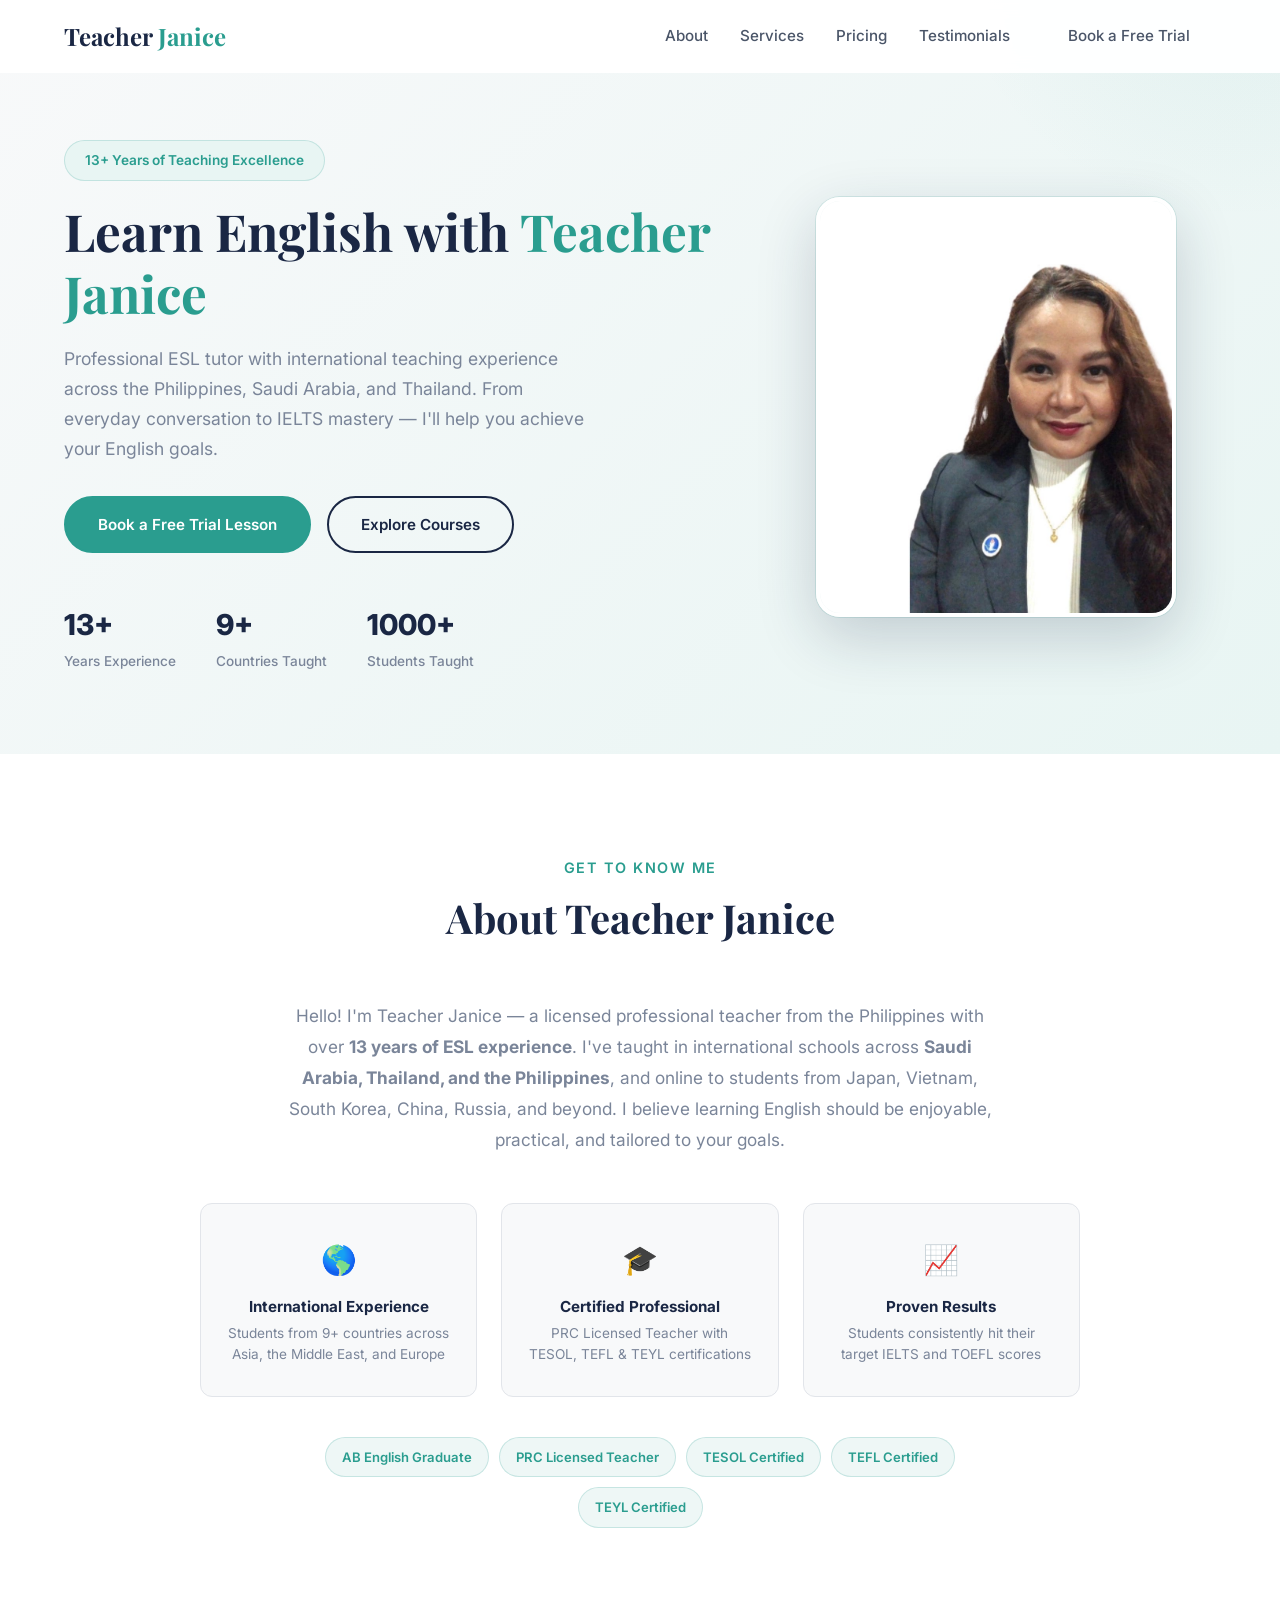
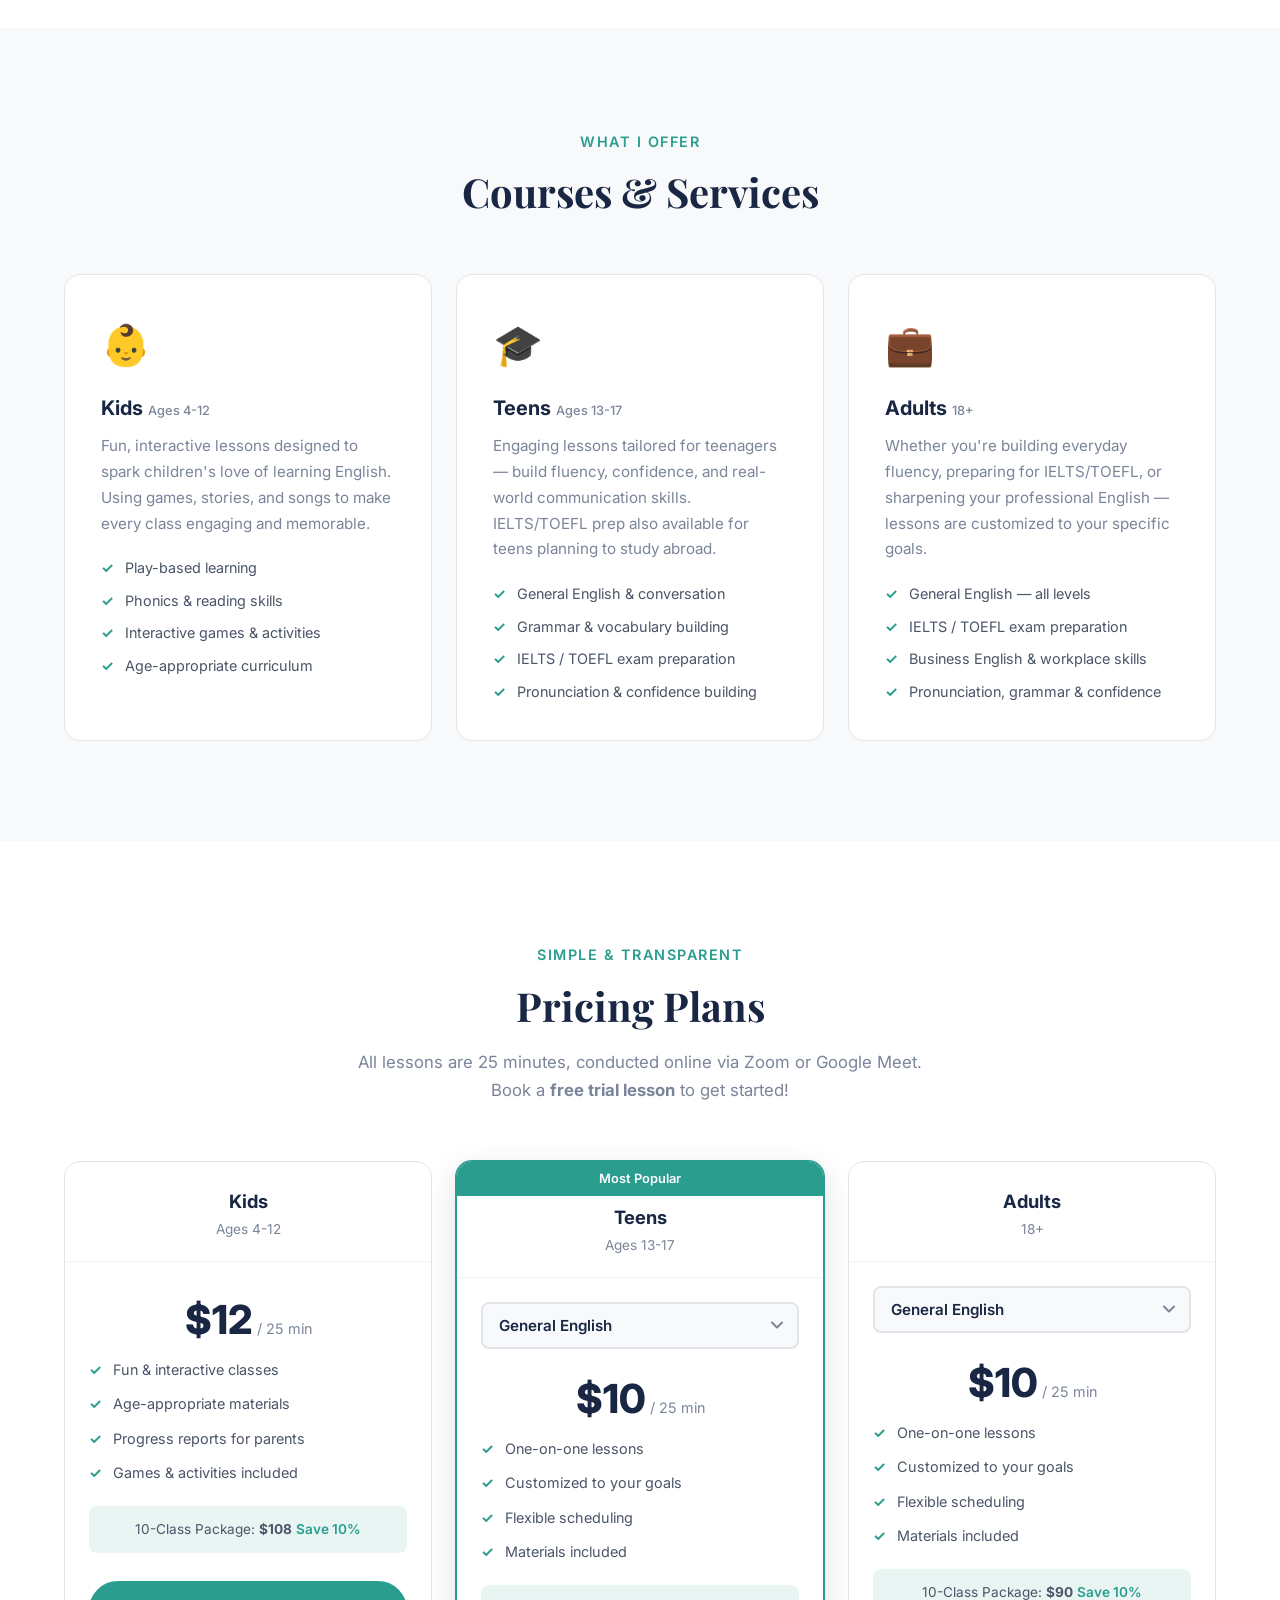
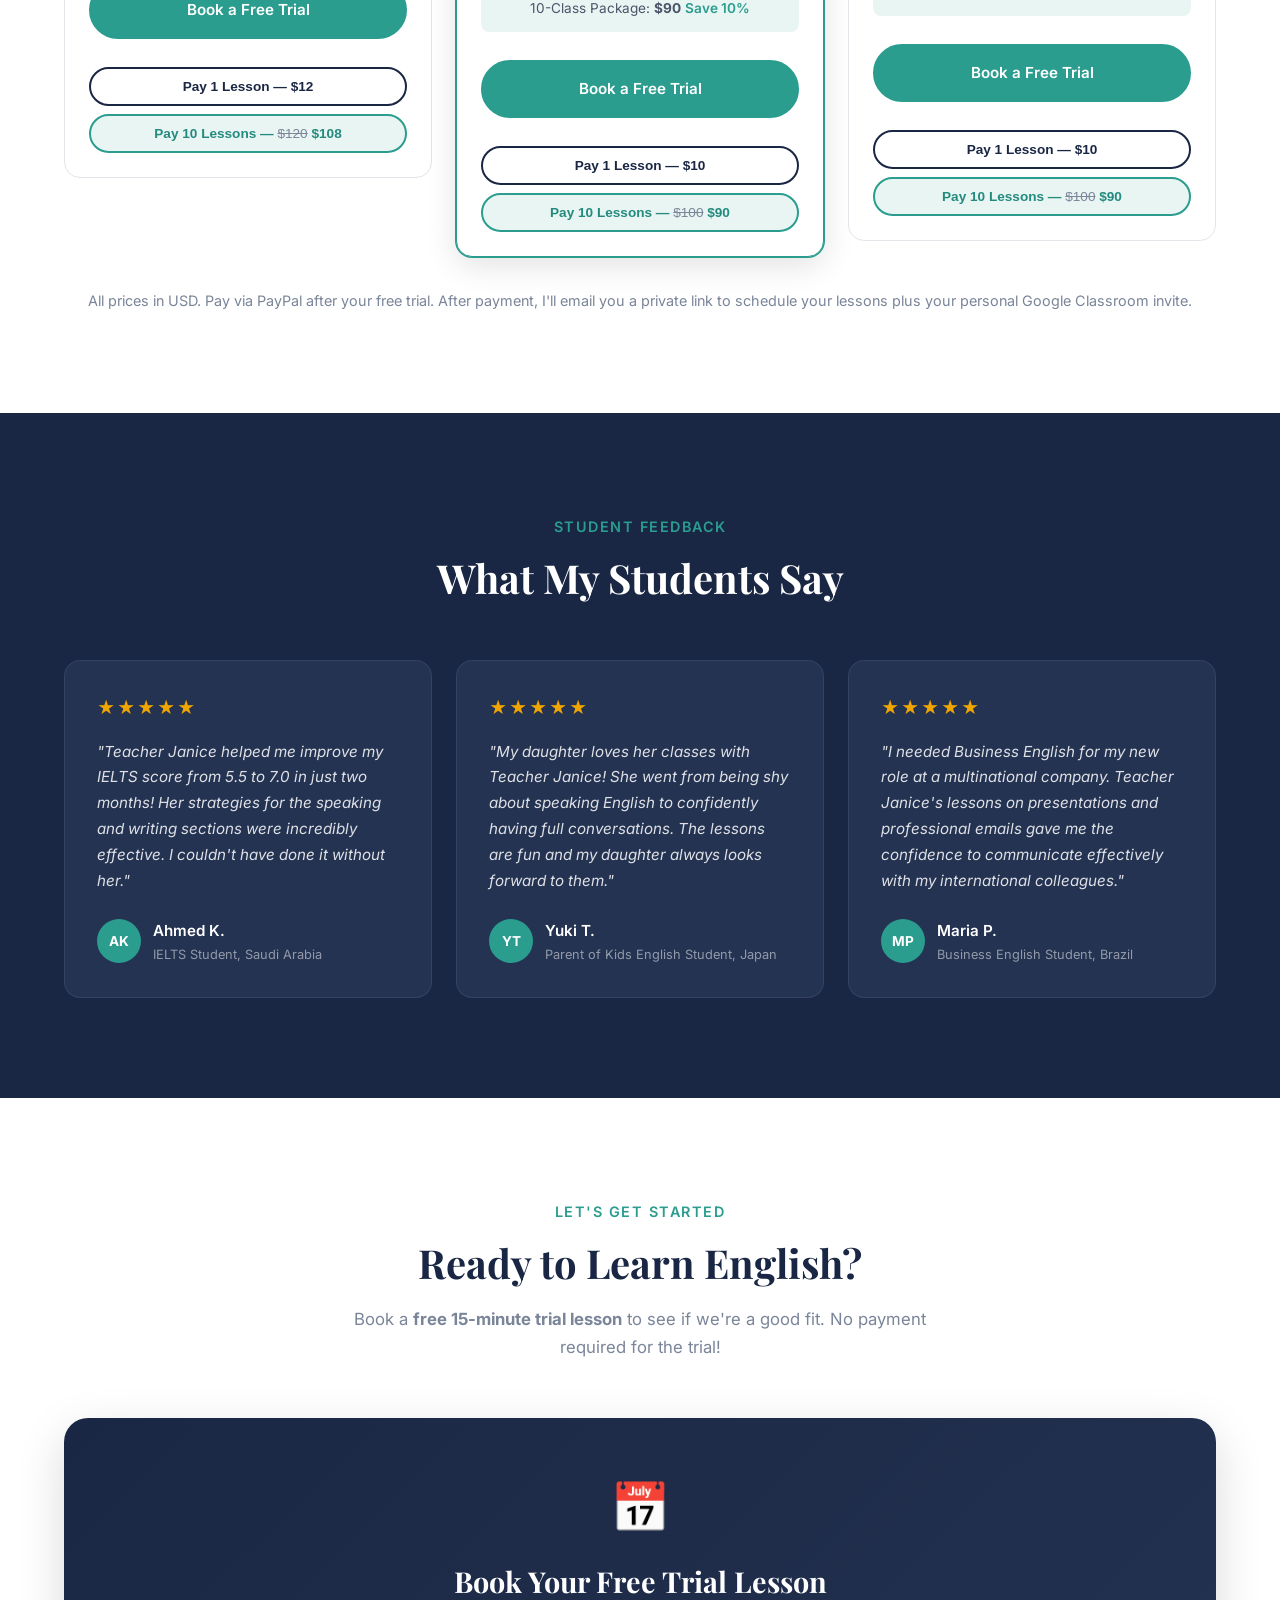
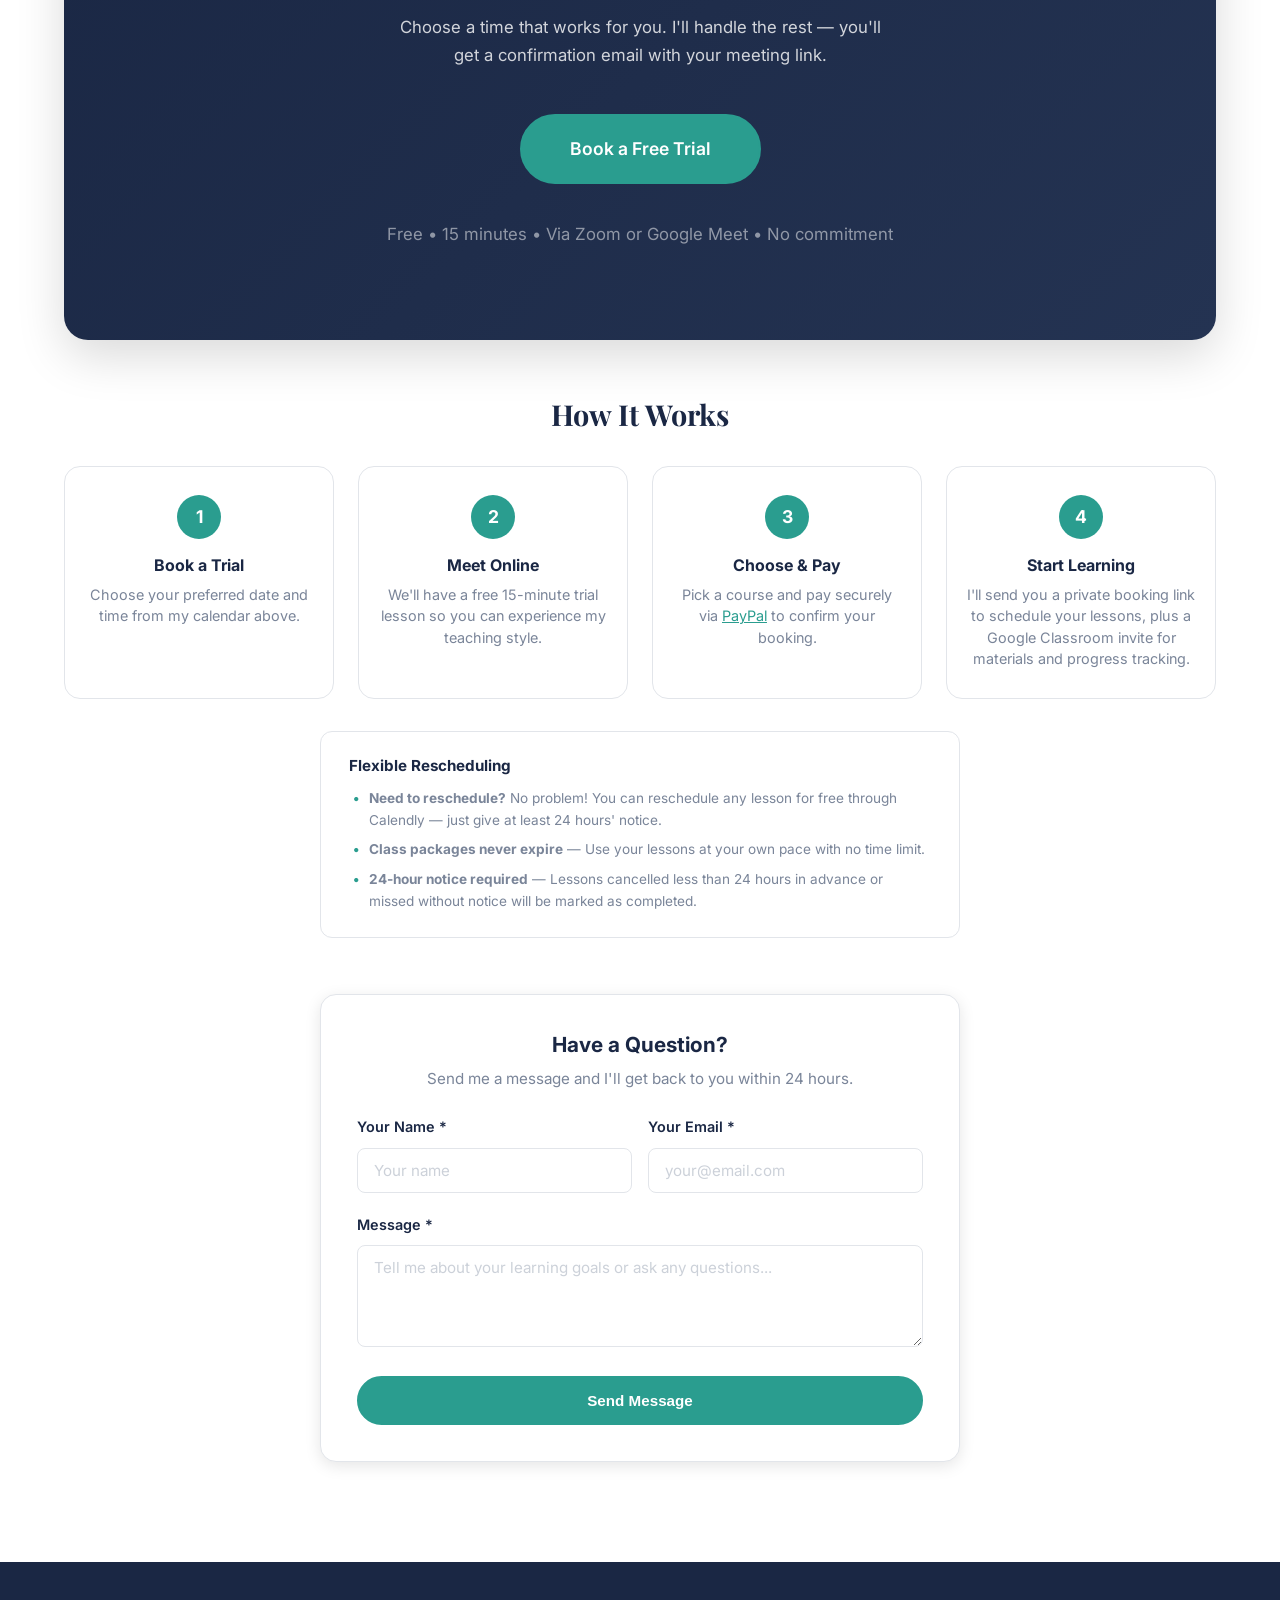
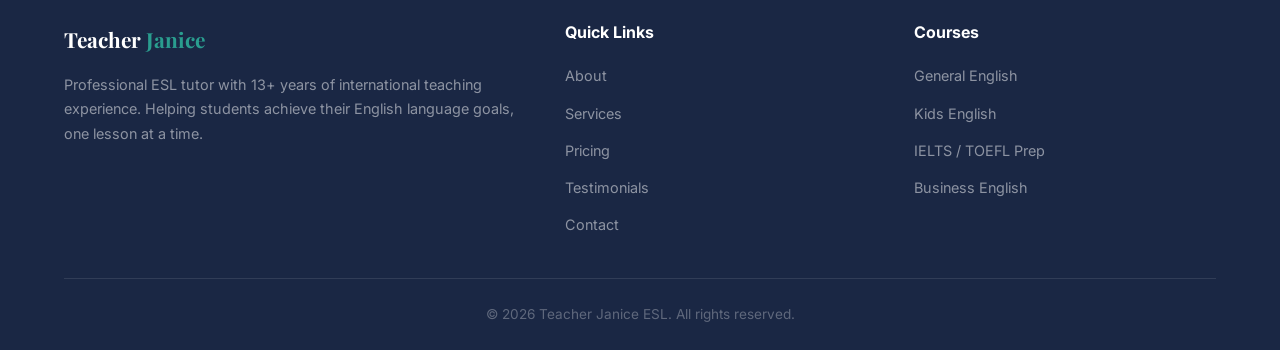
==== commit 3812b427: "Move CTA button lower with balanced spacing to hint Description margin-bottom: 44px, hint margin-top" ====
--- a/index.html
+++ b/index.html
@@ -5,7 +5,7 @@
   <meta name="viewport" content="width=device-width, initial-scale=1.0">
   <title>Teacher Janice | Professional ESL Tutor</title>
   <meta name="description" content="Learn English online with Teacher Janice — 13+ years of ESL teaching experience. IELTS, TOEFL, Business English, Kids & Adult classes.">
-  <link rel="stylesheet" href="styles.css?v=26">
+  <link rel="stylesheet" href="styles.css?v=27">
   <link rel="preconnect" href="https://fonts.googleapis.com">
   <link rel="preconnect" href="https://fonts.gstatic.com" crossorigin>
   <link href="https://fonts.googleapis.com/css2?family=Inter:wght@400;500;600;700;800&family=Playfair+Display:wght@700&display=swap" rel="stylesheet">
--- a/styles.css
+++ b/styles.css
@@ -1154,7 +1154,7 @@
   color: rgba(255, 255, 255, 0.8);
   font-size: 1.05rem;
   max-width: 500px;
-  margin: 0 auto 32px;
+  margin: 0 auto 44px;
 }
 
 .btn-lg {
@@ -1165,7 +1165,7 @@
 .cta-card .cta-hint {
   color: rgba(255, 255, 255, 0.5);
   font-size: 1.05rem;
-  margin-top: 44px;
+  margin-top: 36px;
   max-width: none;
   white-space: nowrap;
 }
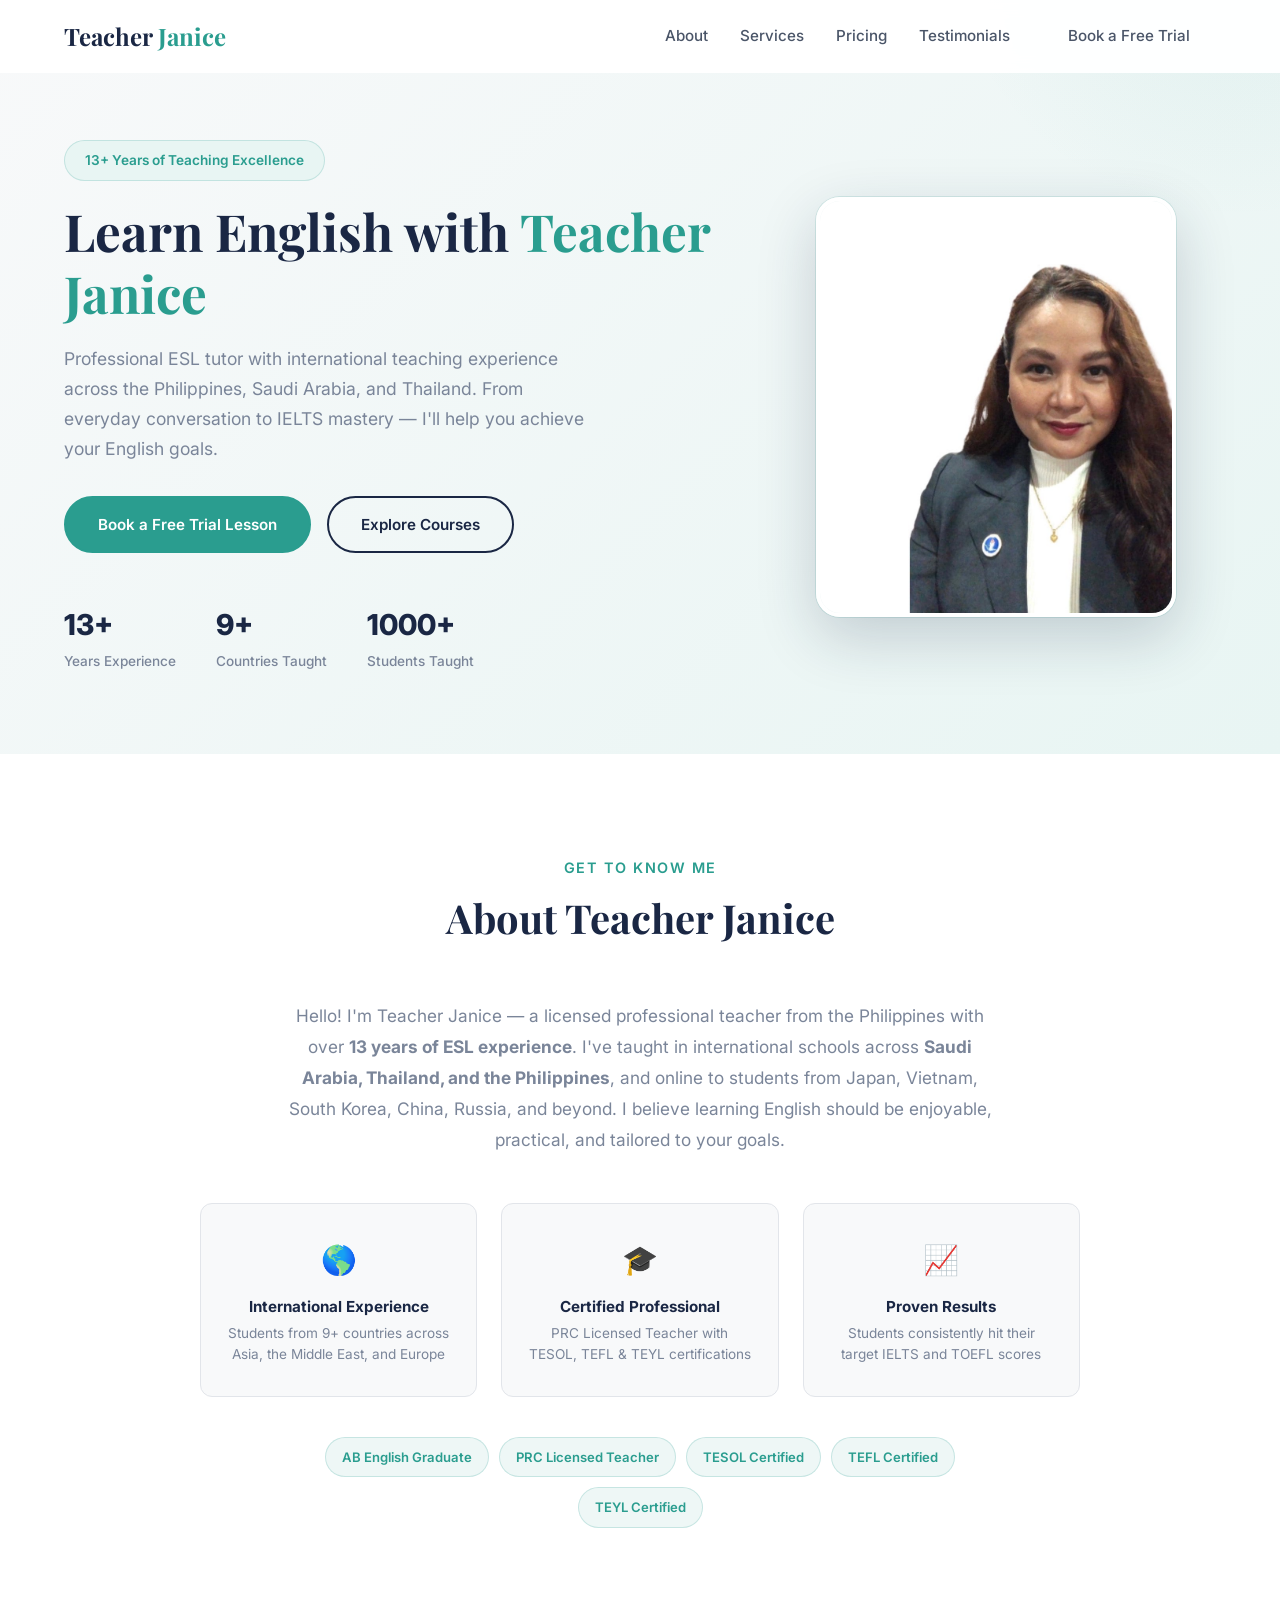
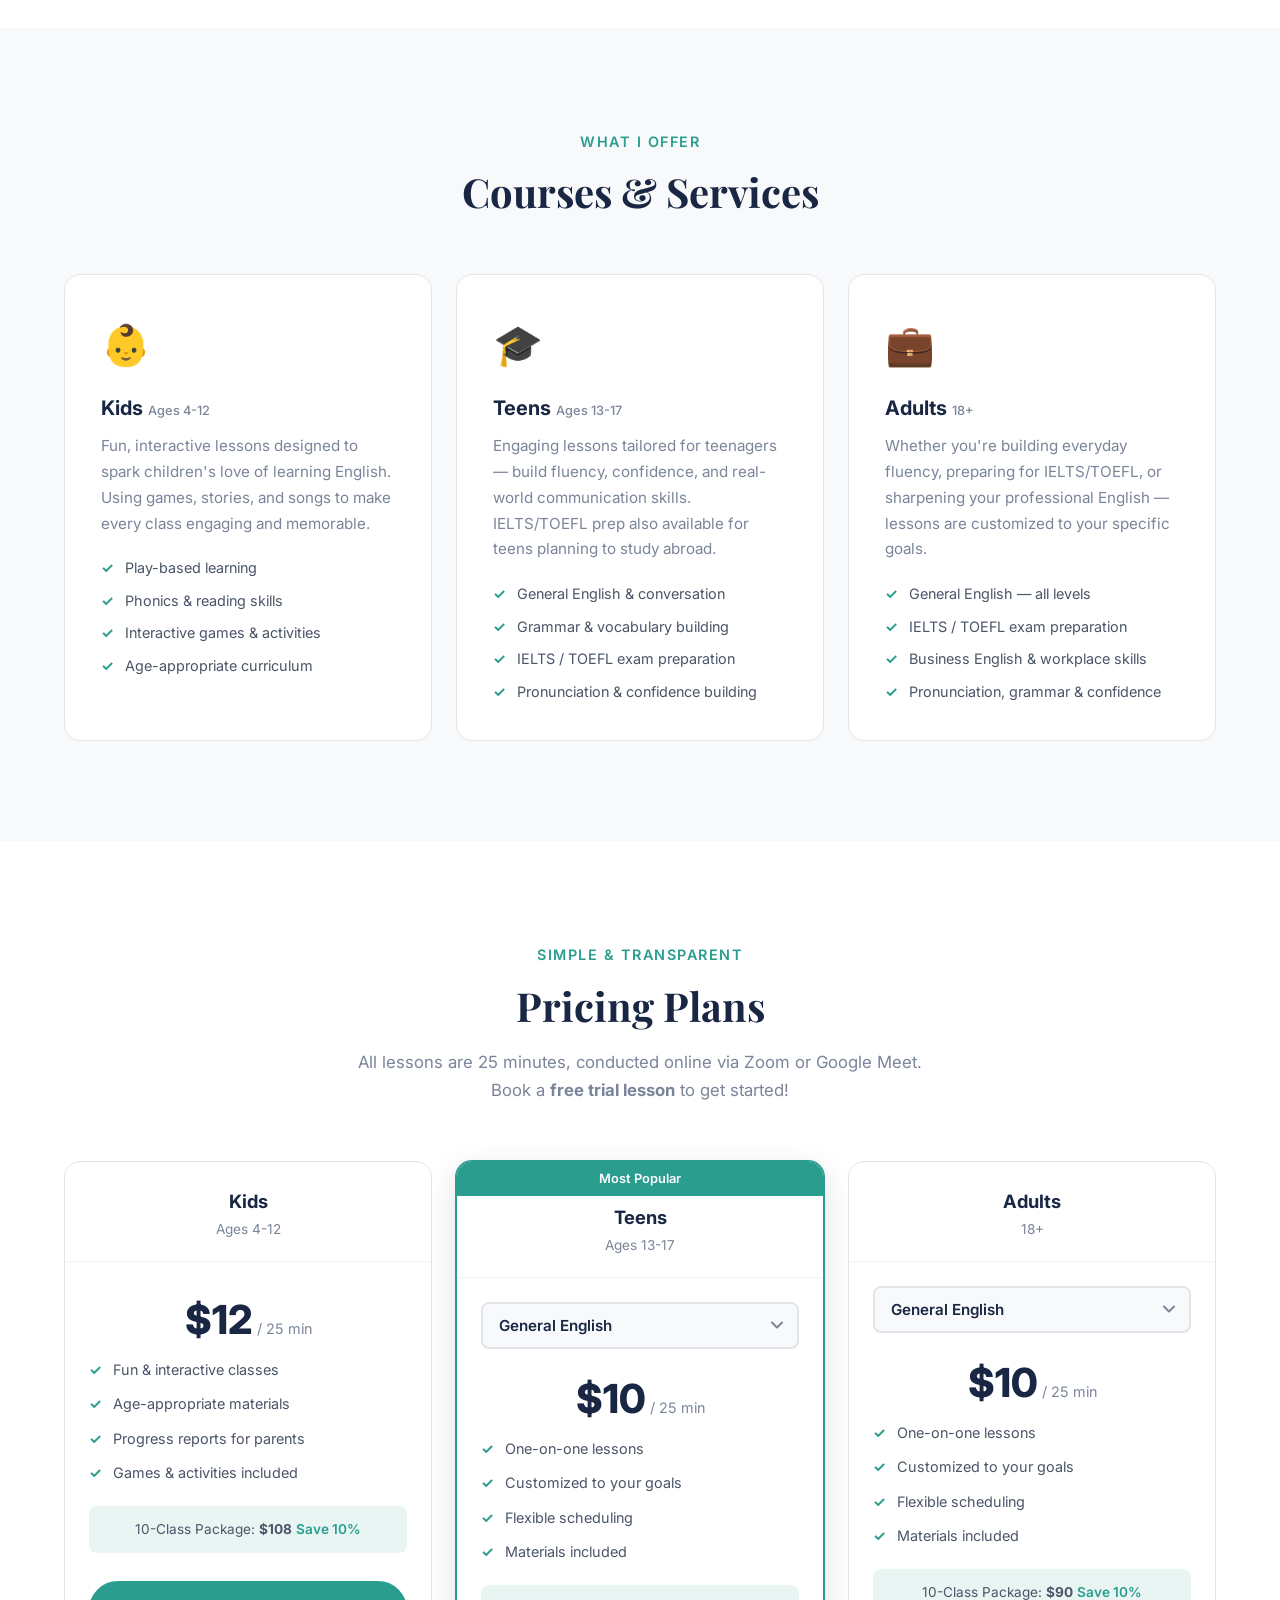
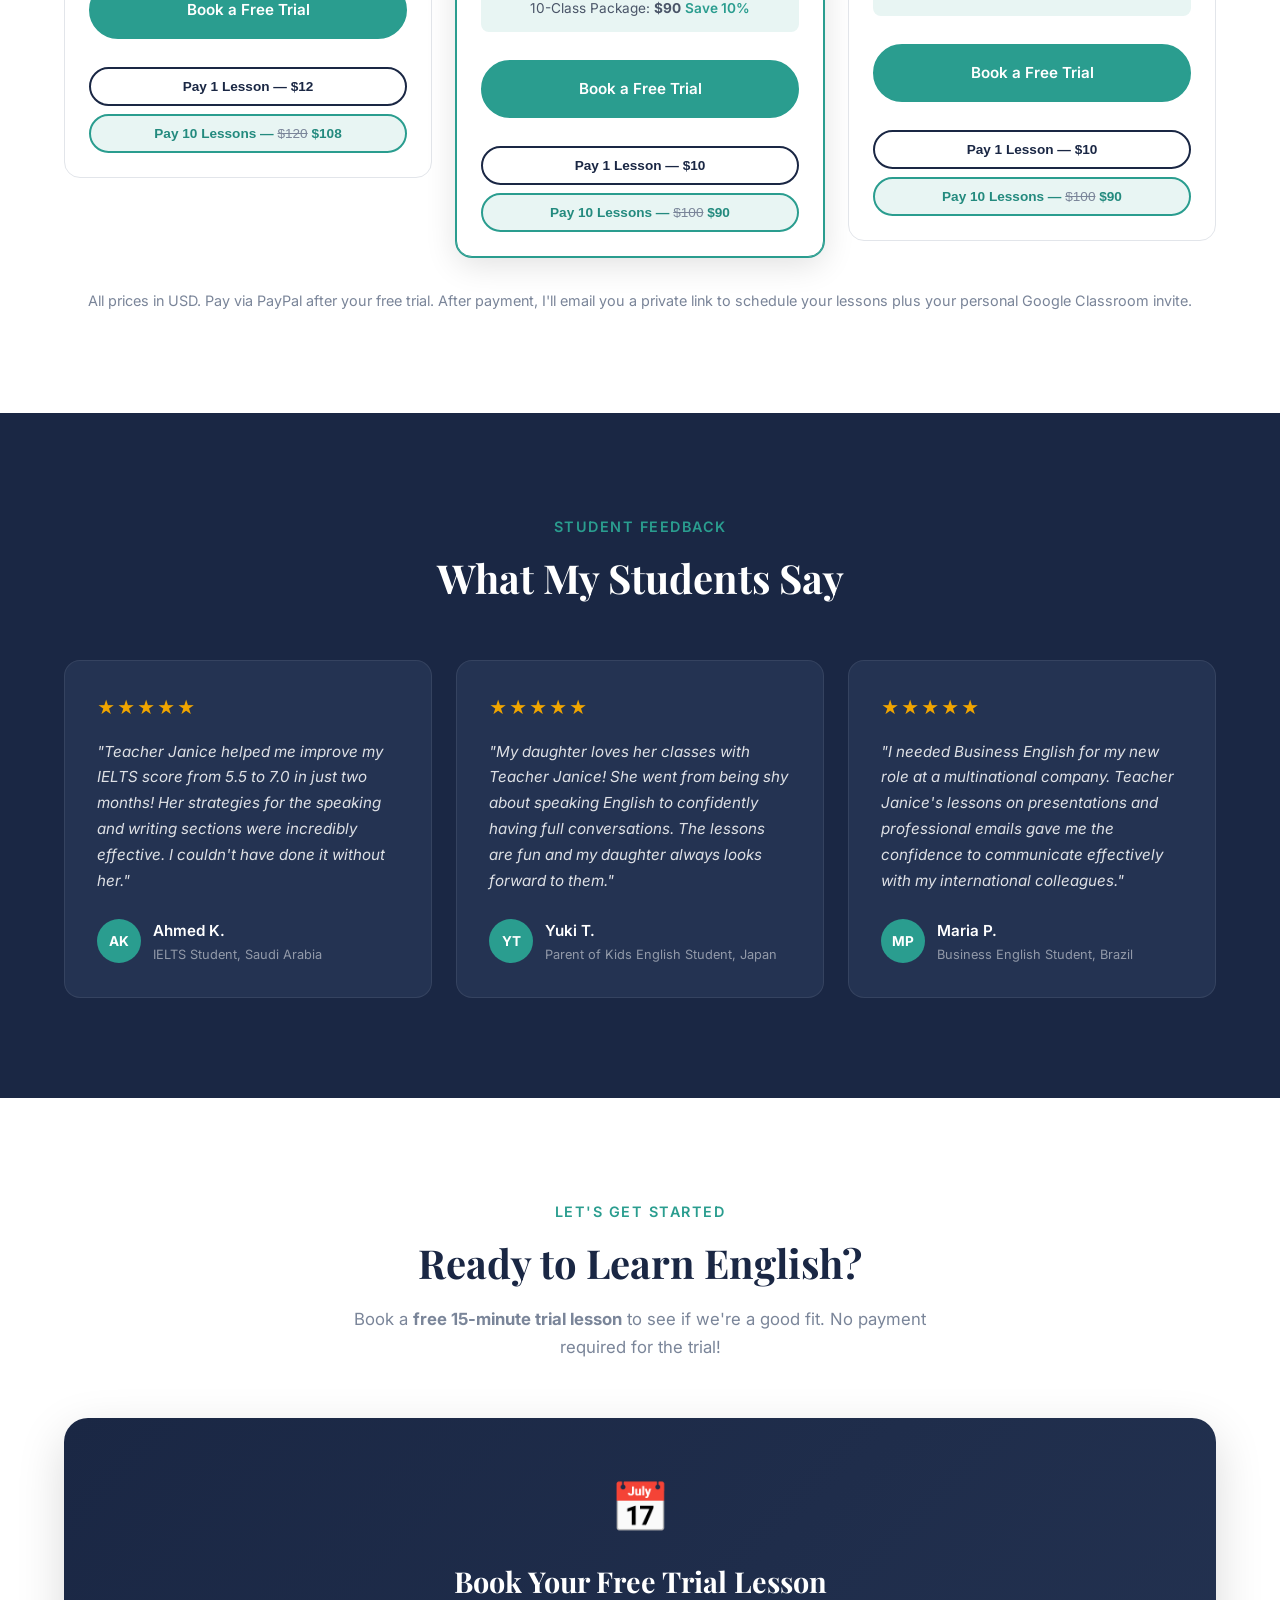
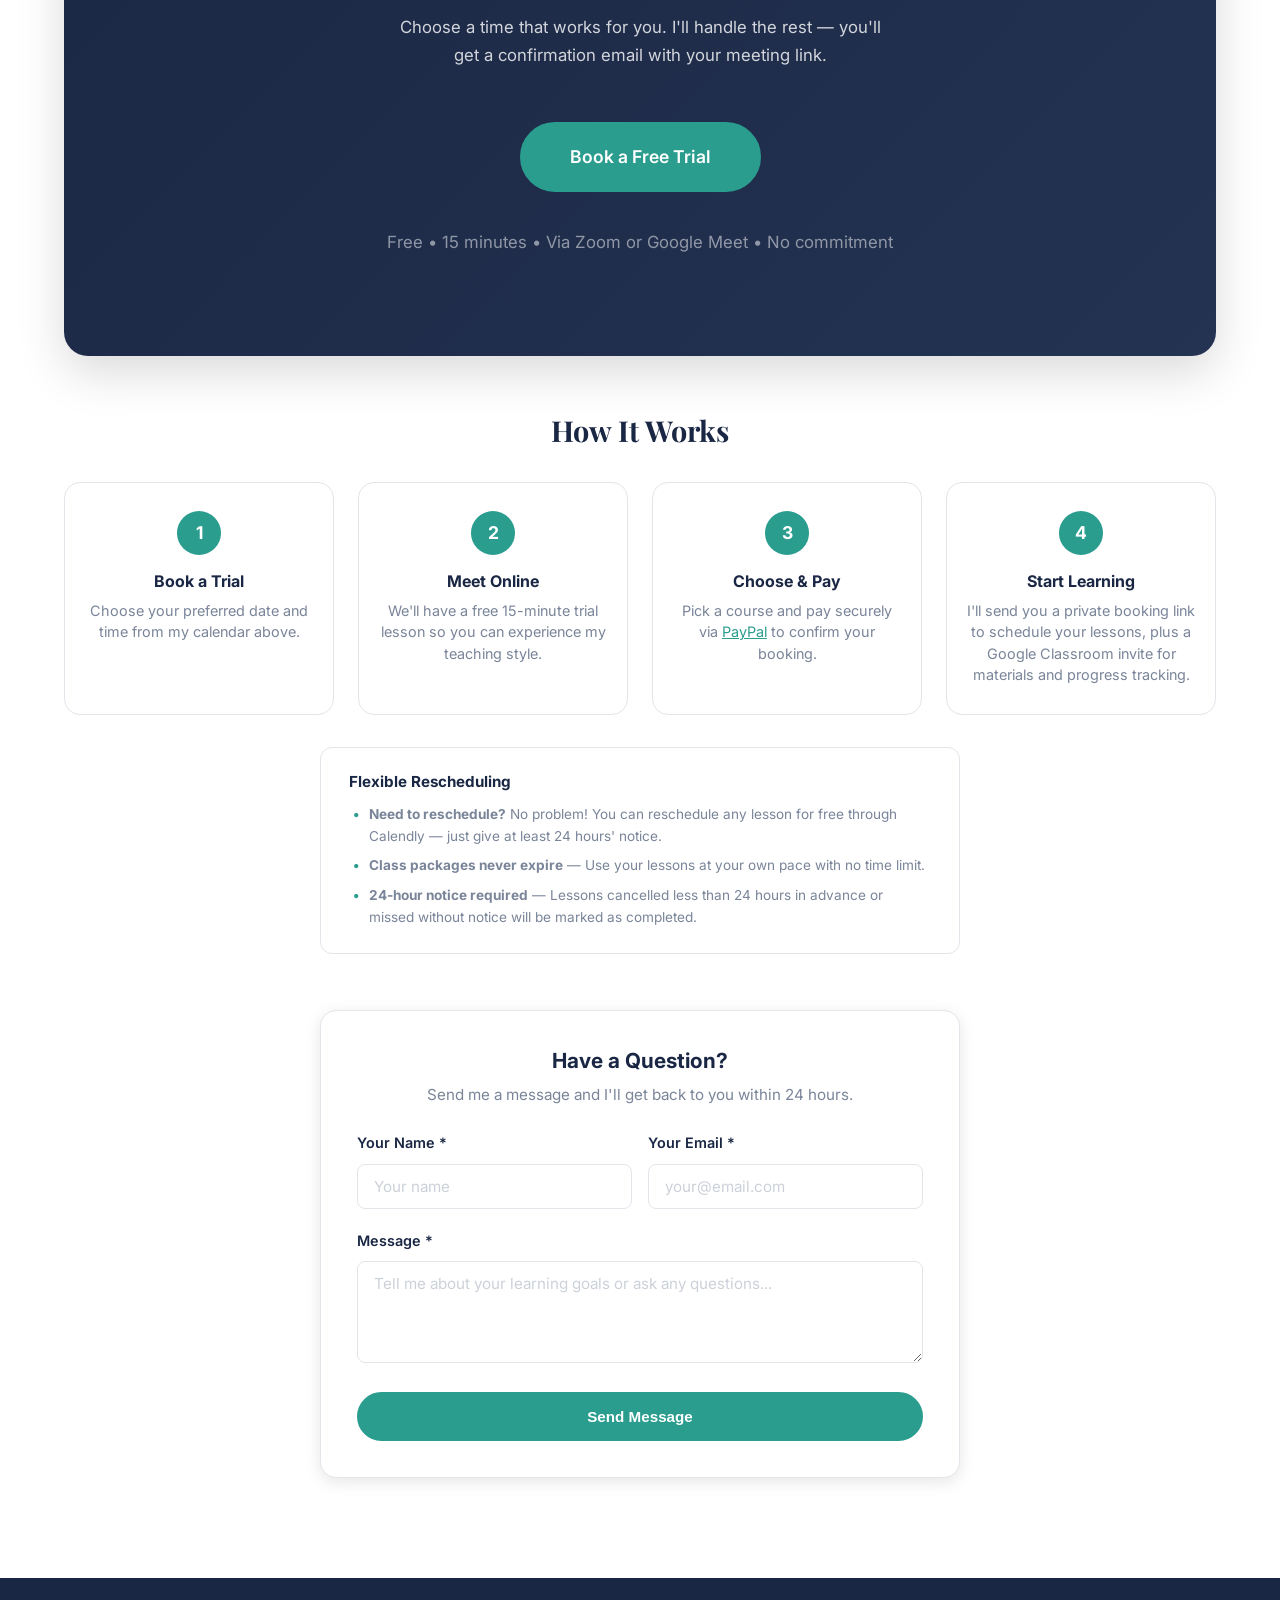
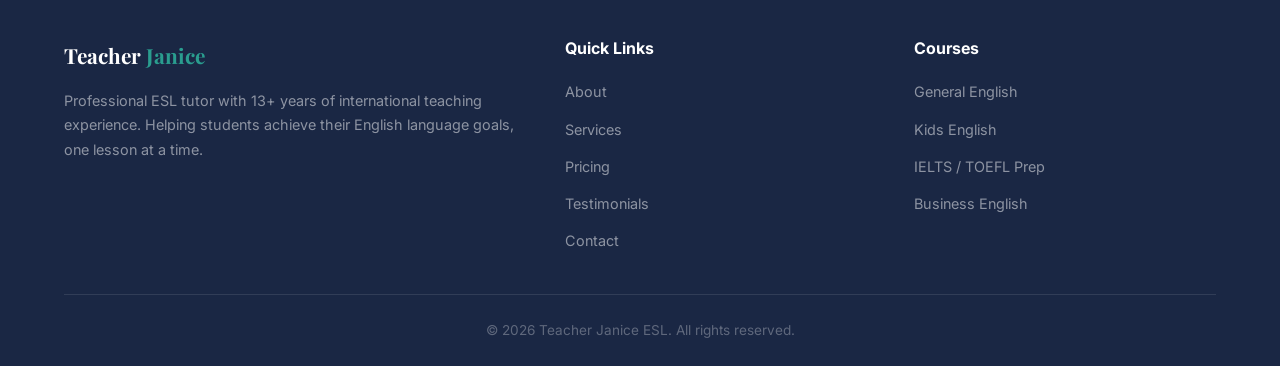
==== commit 005153d6: "Push CTA button lower (52px gap from description) Co-Authored-By: Claude Opus 4.6 <noreply@anthropic" ====
--- a/index.html
+++ b/index.html
@@ -5,7 +5,7 @@
   <meta name="viewport" content="width=device-width, initial-scale=1.0">
   <title>Teacher Janice | Professional ESL Tutor</title>
   <meta name="description" content="Learn English online with Teacher Janice — 13+ years of ESL teaching experience. IELTS, TOEFL, Business English, Kids & Adult classes.">
-  <link rel="stylesheet" href="styles.css?v=27">
+  <link rel="stylesheet" href="styles.css?v=29">
   <link rel="preconnect" href="https://fonts.googleapis.com">
   <link rel="preconnect" href="https://fonts.gstatic.com" crossorigin>
   <link href="https://fonts.googleapis.com/css2?family=Inter:wght@400;500;600;700;800&family=Playfair+Display:wght@700&display=swap" rel="stylesheet">
--- a/styles.css
+++ b/styles.css
@@ -1154,7 +1154,7 @@
   color: rgba(255, 255, 255, 0.8);
   font-size: 1.05rem;
   max-width: 500px;
-  margin: 0 auto 44px;
+  margin: 0 auto 52px;
 }
 
 .btn-lg {
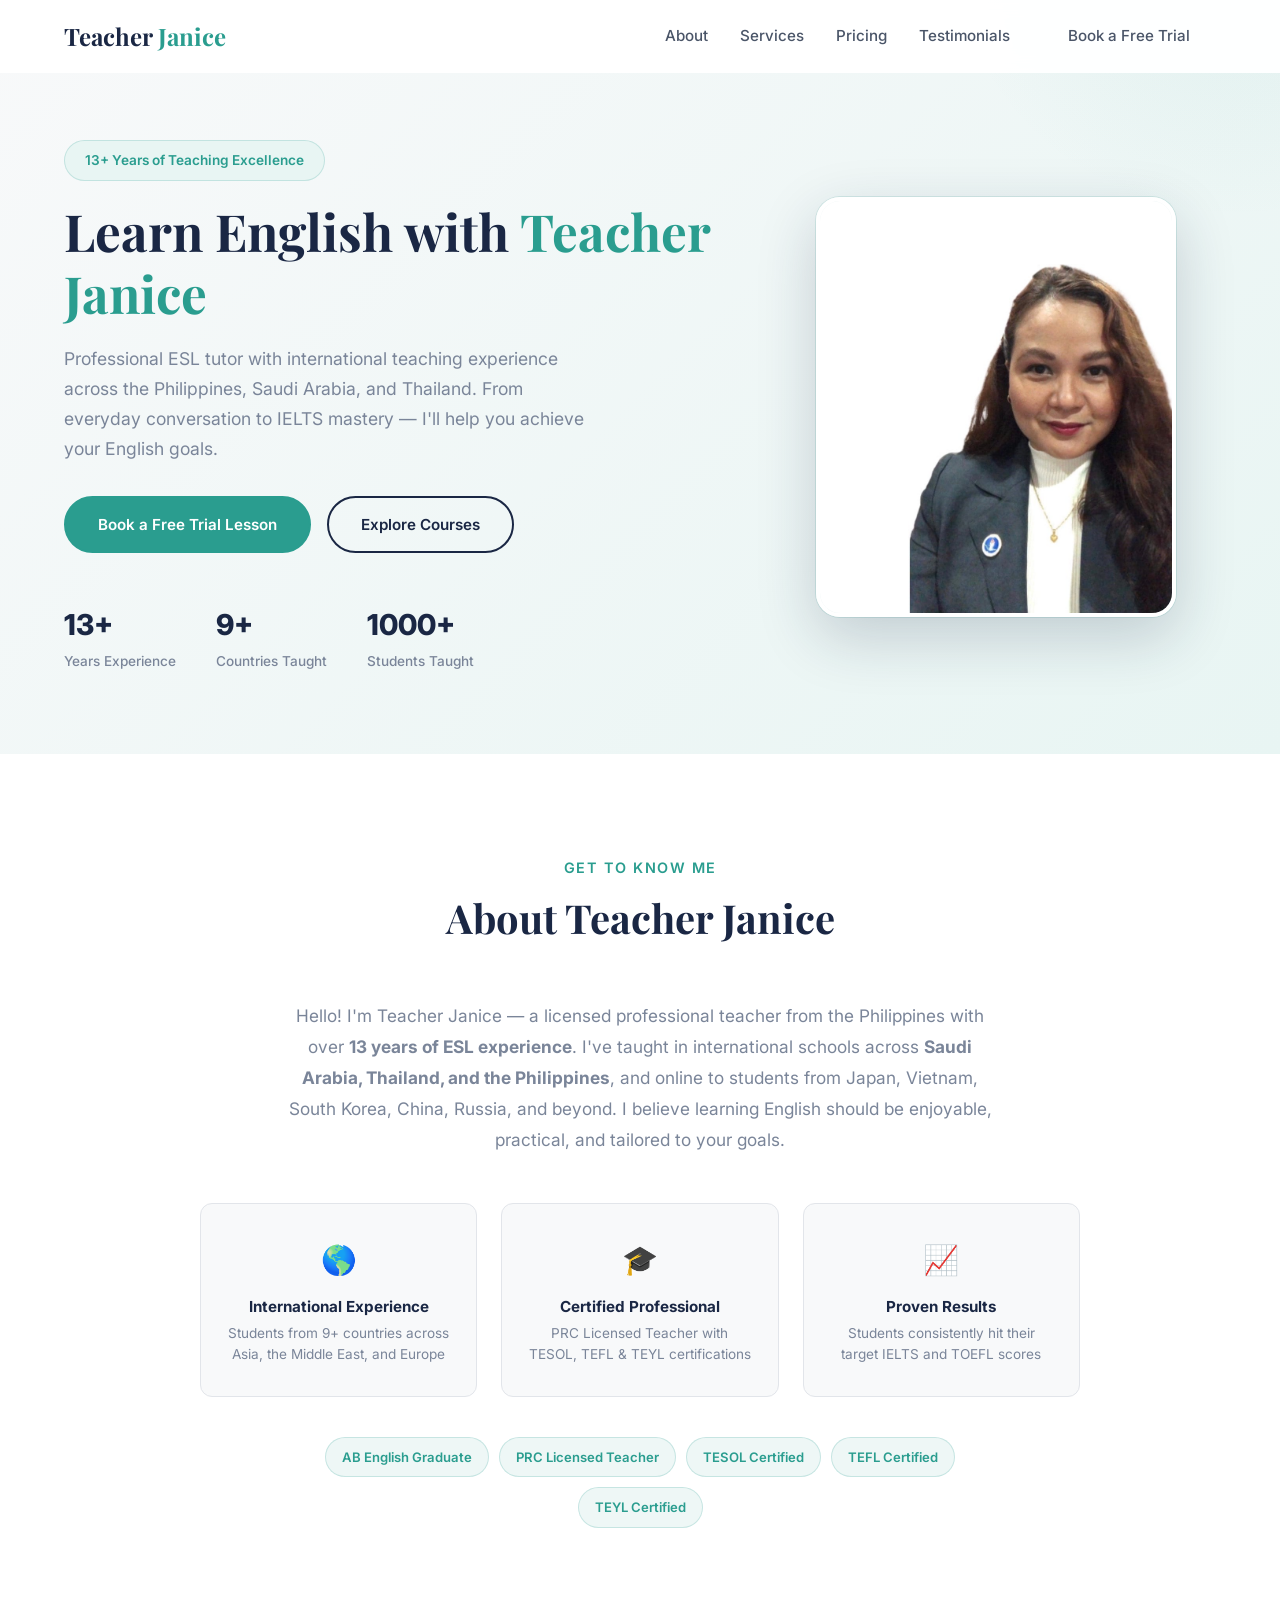
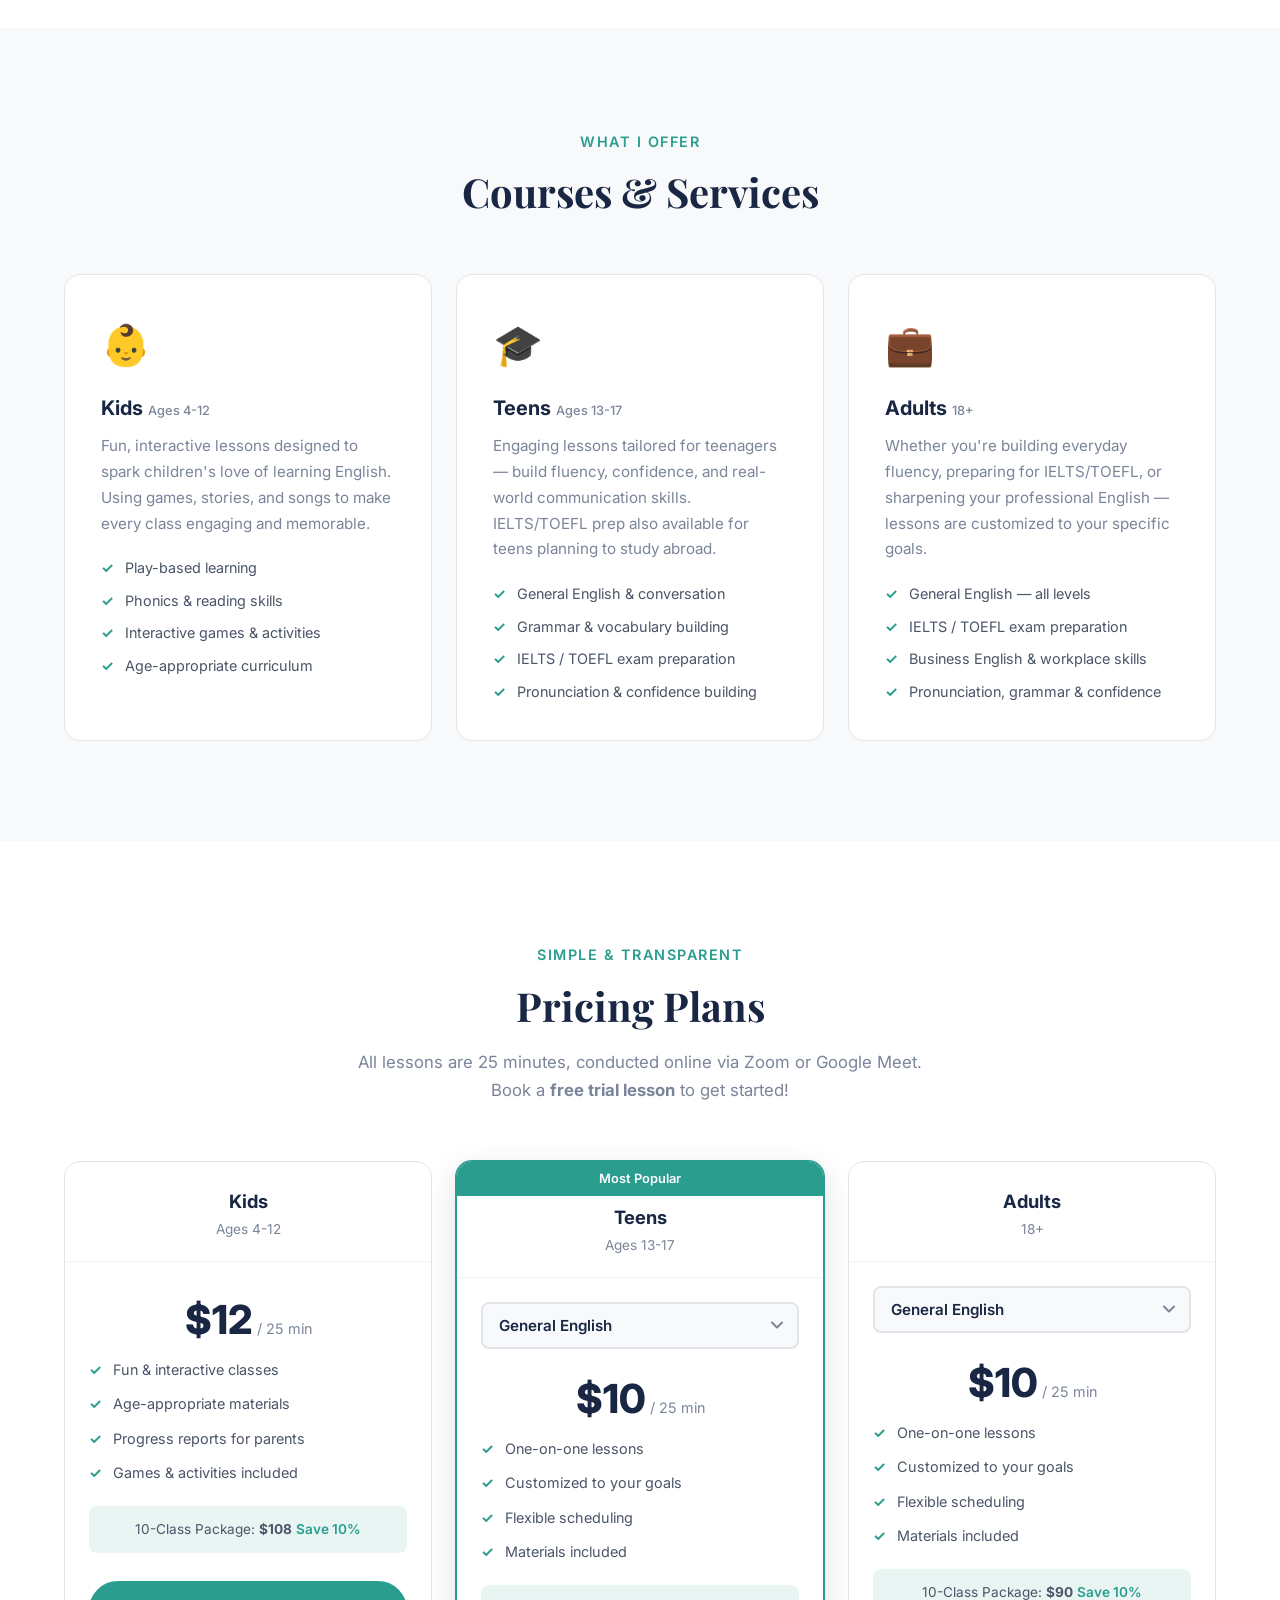
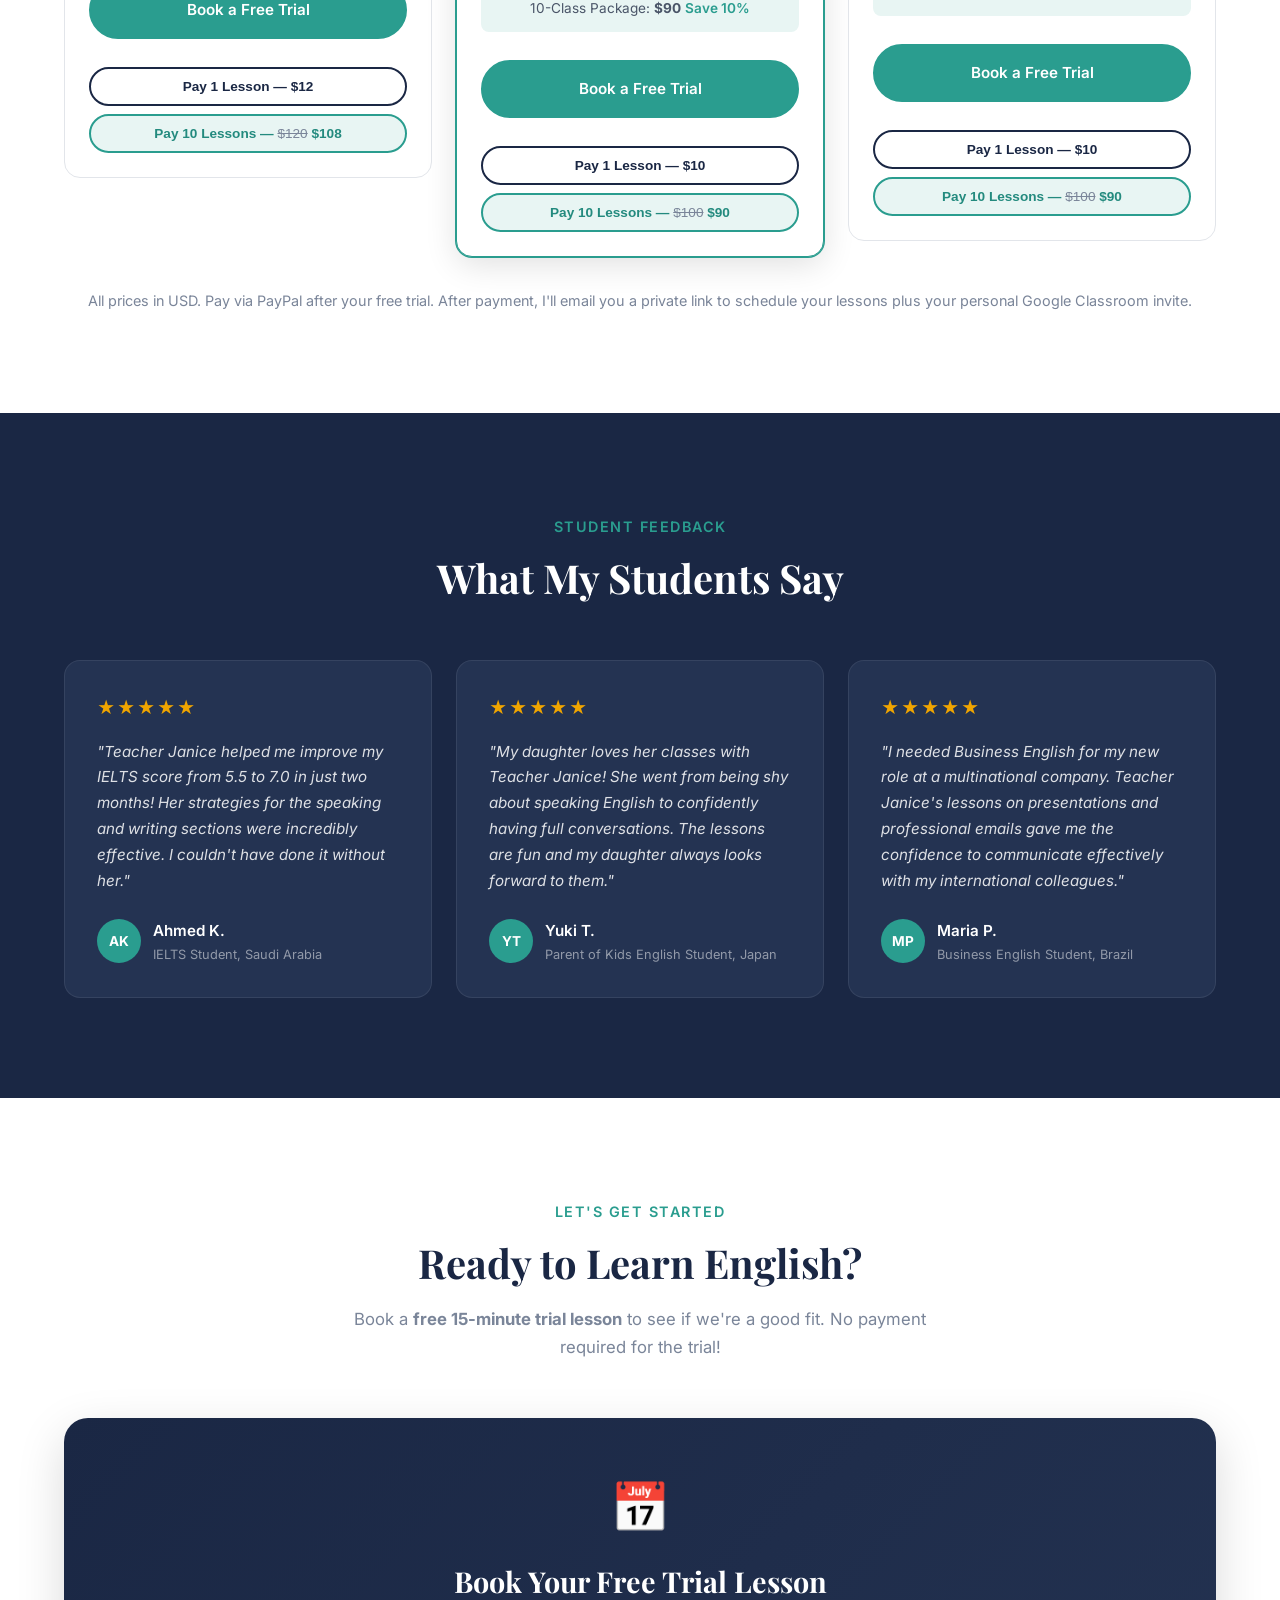
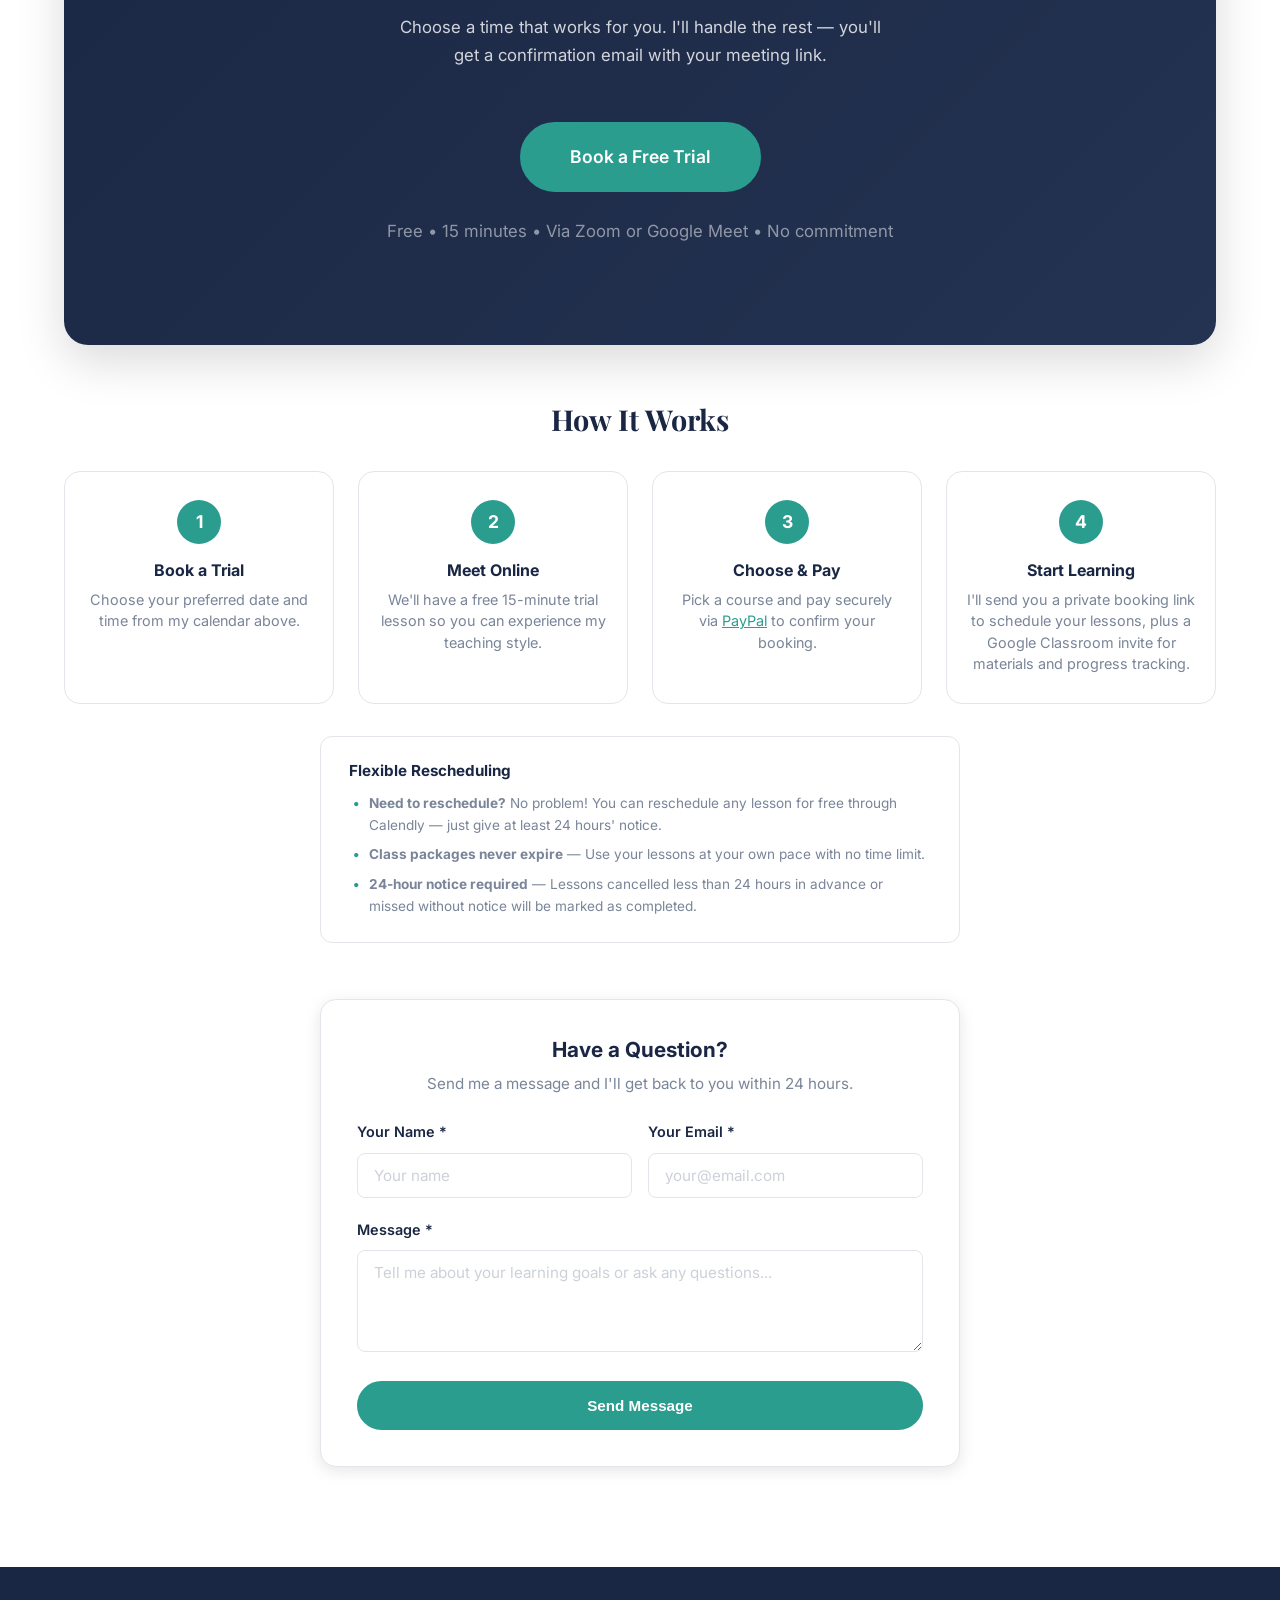
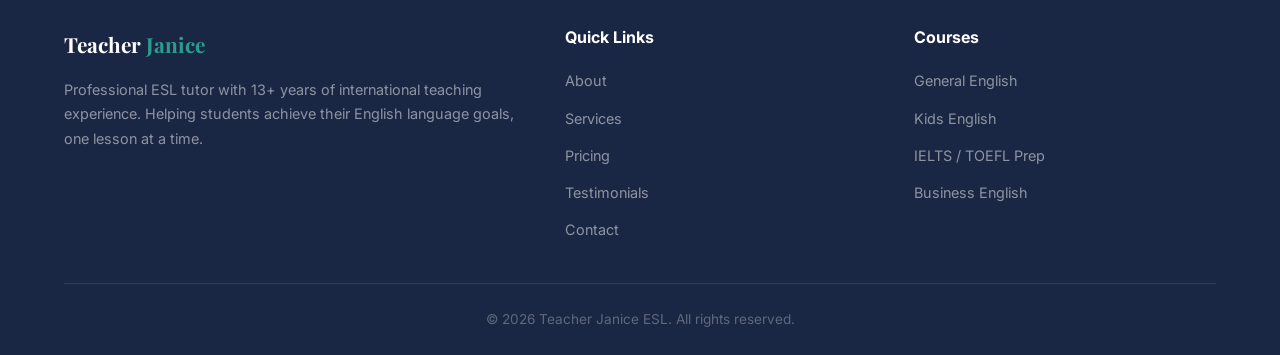
==== commit f97d61f0: "Set cta-hint margin-top to 25px Co-Authored-By: Claude Opus 4.6 <noreply@anthropic.com>" ====
--- a/index.html
+++ b/index.html
@@ -5,7 +5,7 @@
   <meta name="viewport" content="width=device-width, initial-scale=1.0">
   <title>Teacher Janice | Professional ESL Tutor</title>
   <meta name="description" content="Learn English online with Teacher Janice — 13+ years of ESL teaching experience. IELTS, TOEFL, Business English, Kids & Adult classes.">
-  <link rel="stylesheet" href="styles.css?v=29">
+  <link rel="stylesheet" href="styles.css?v=30">
   <link rel="preconnect" href="https://fonts.googleapis.com">
   <link rel="preconnect" href="https://fonts.gstatic.com" crossorigin>
   <link href="https://fonts.googleapis.com/css2?family=Inter:wght@400;500;600;700;800&family=Playfair+Display:wght@700&display=swap" rel="stylesheet">
--- a/styles.css
+++ b/styles.css
@@ -1165,7 +1165,7 @@
 .cta-card .cta-hint {
   color: rgba(255, 255, 255, 0.5);
   font-size: 1.05rem;
-  margin-top: 36px;
+  margin-top: 25px;
   max-width: none;
   white-space: nowrap;
 }
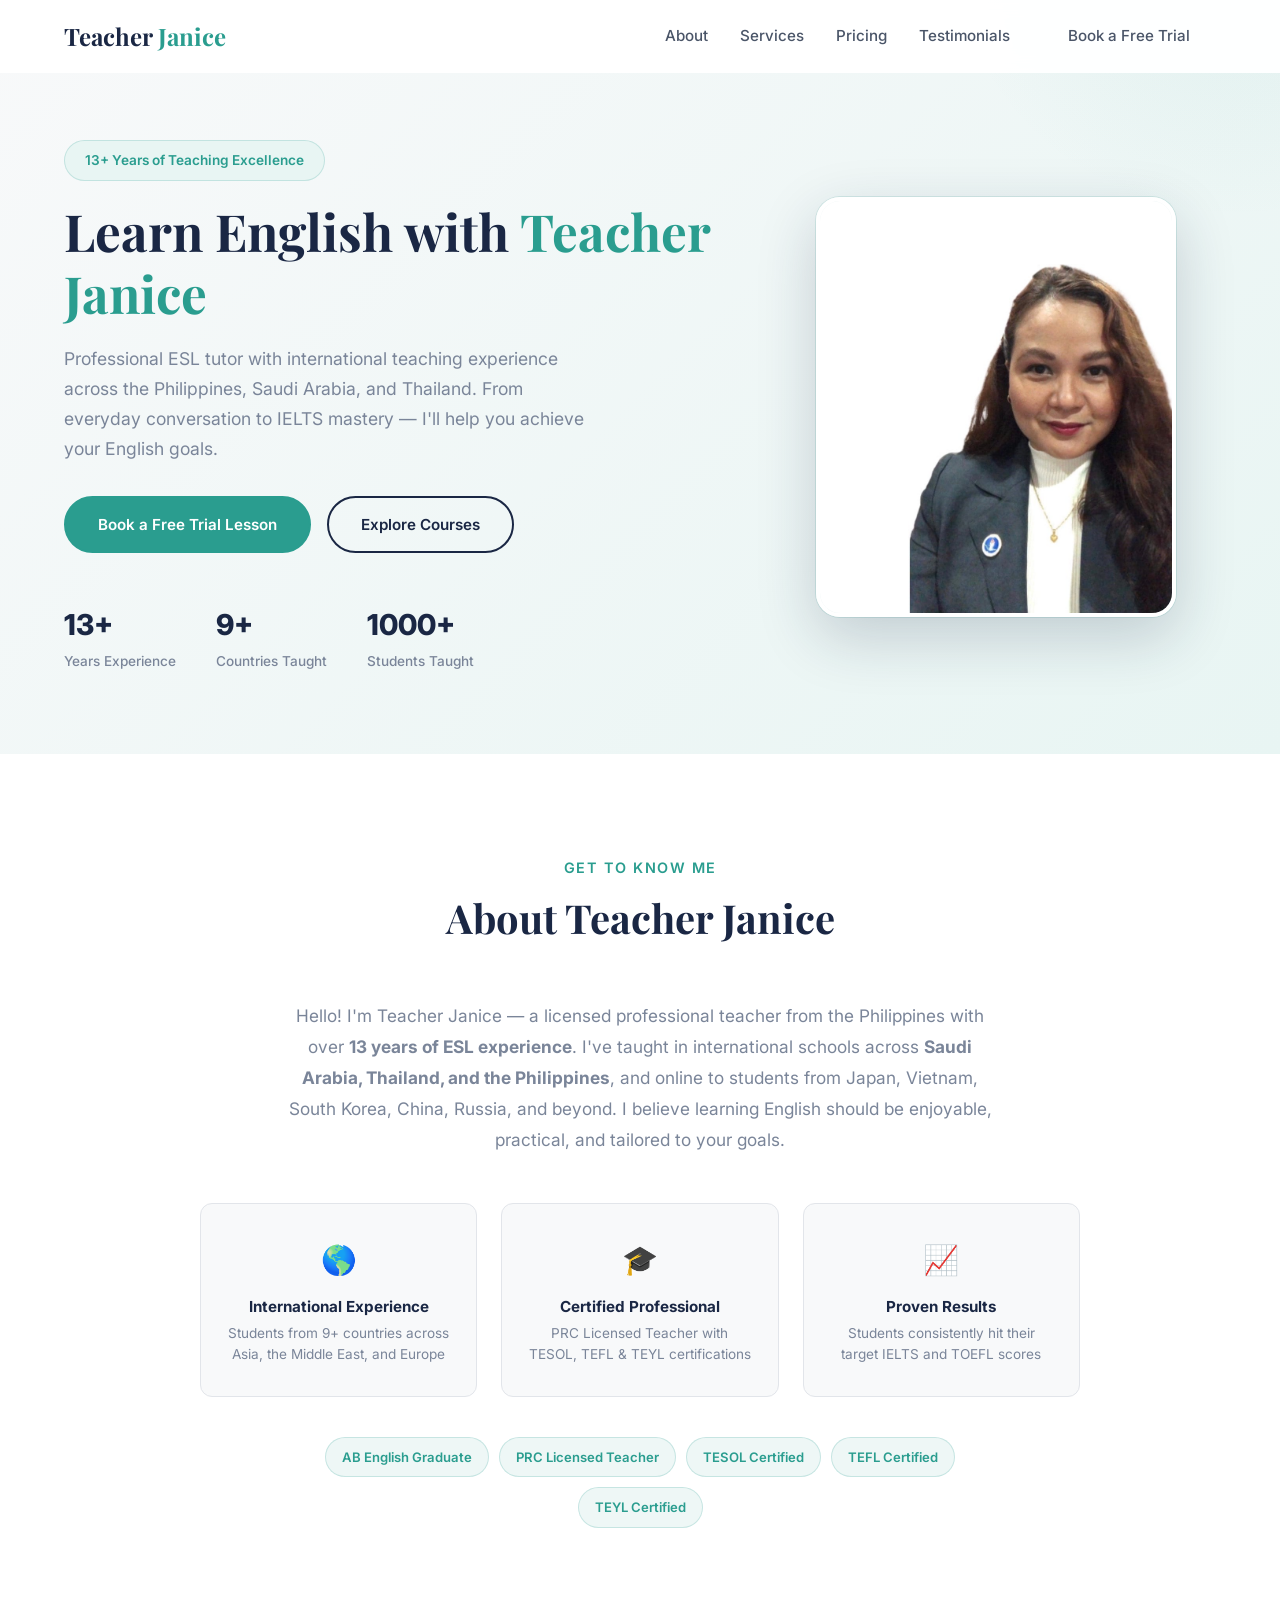
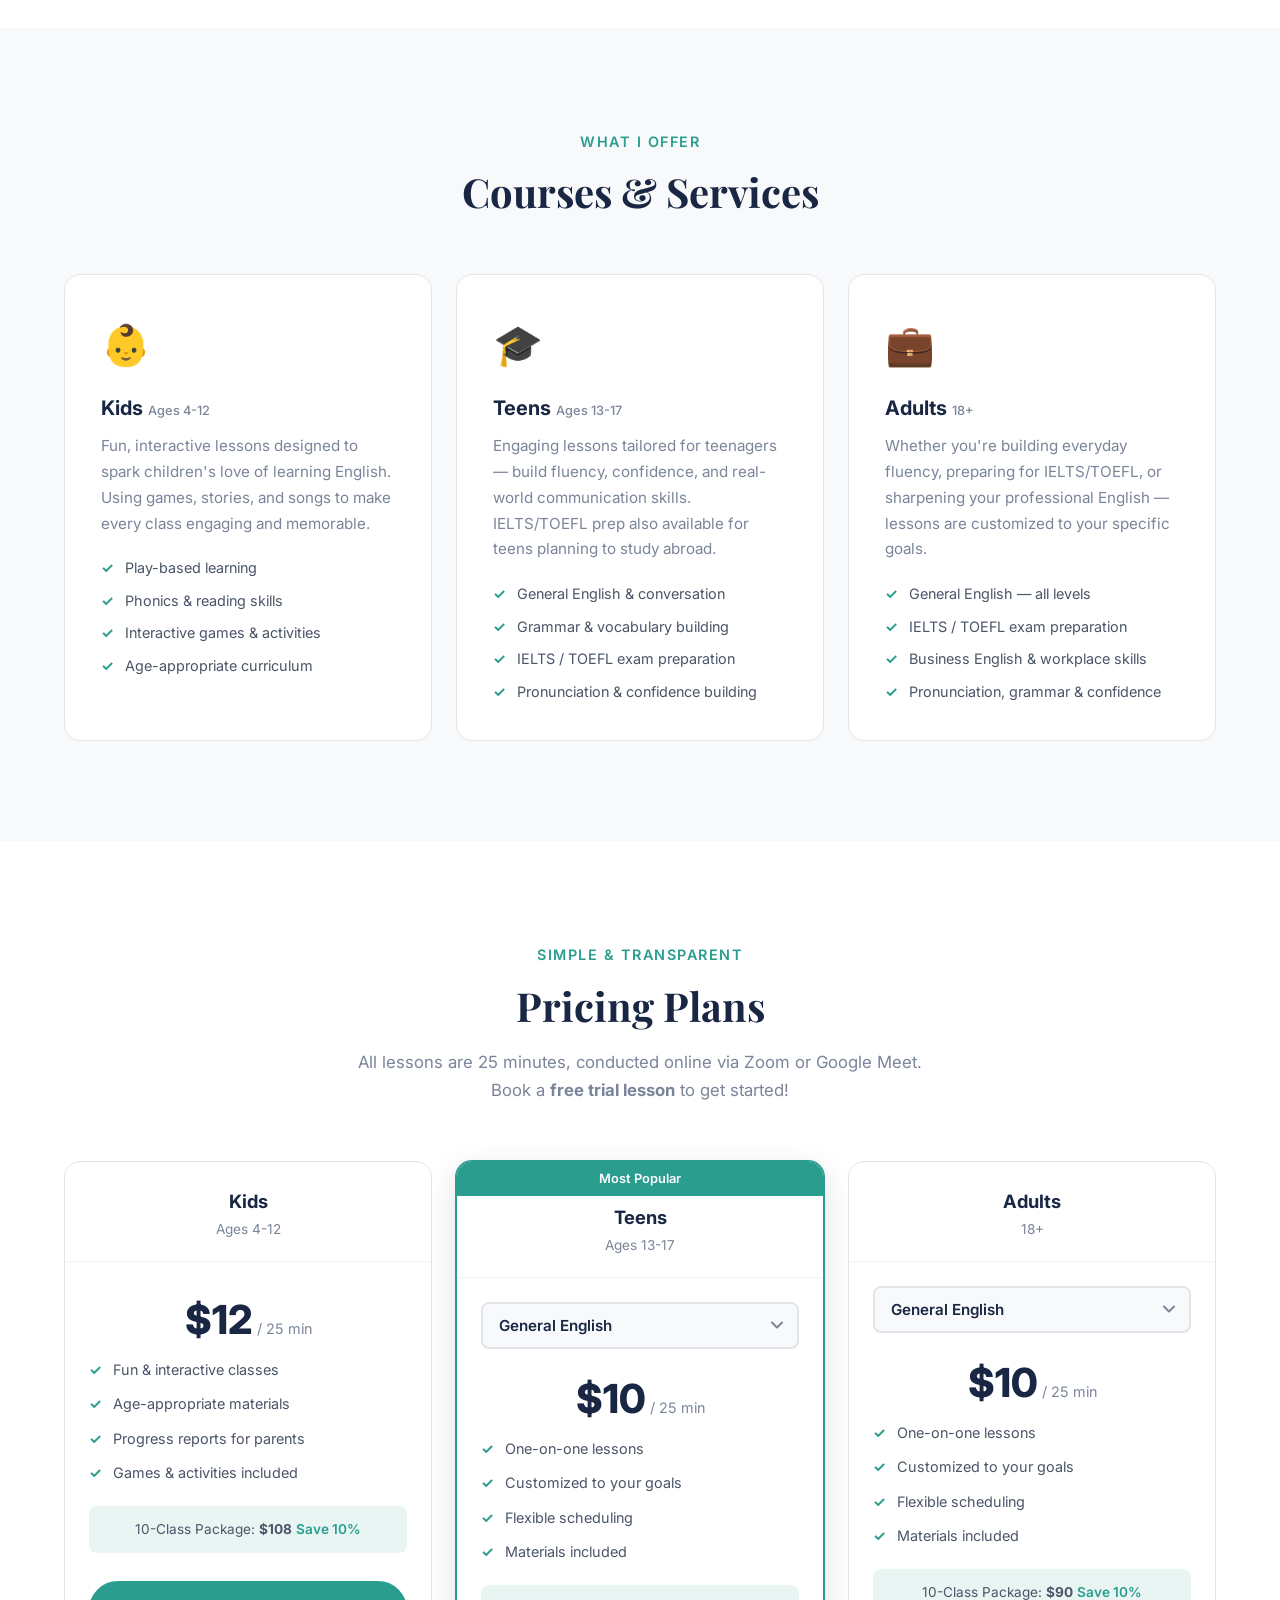
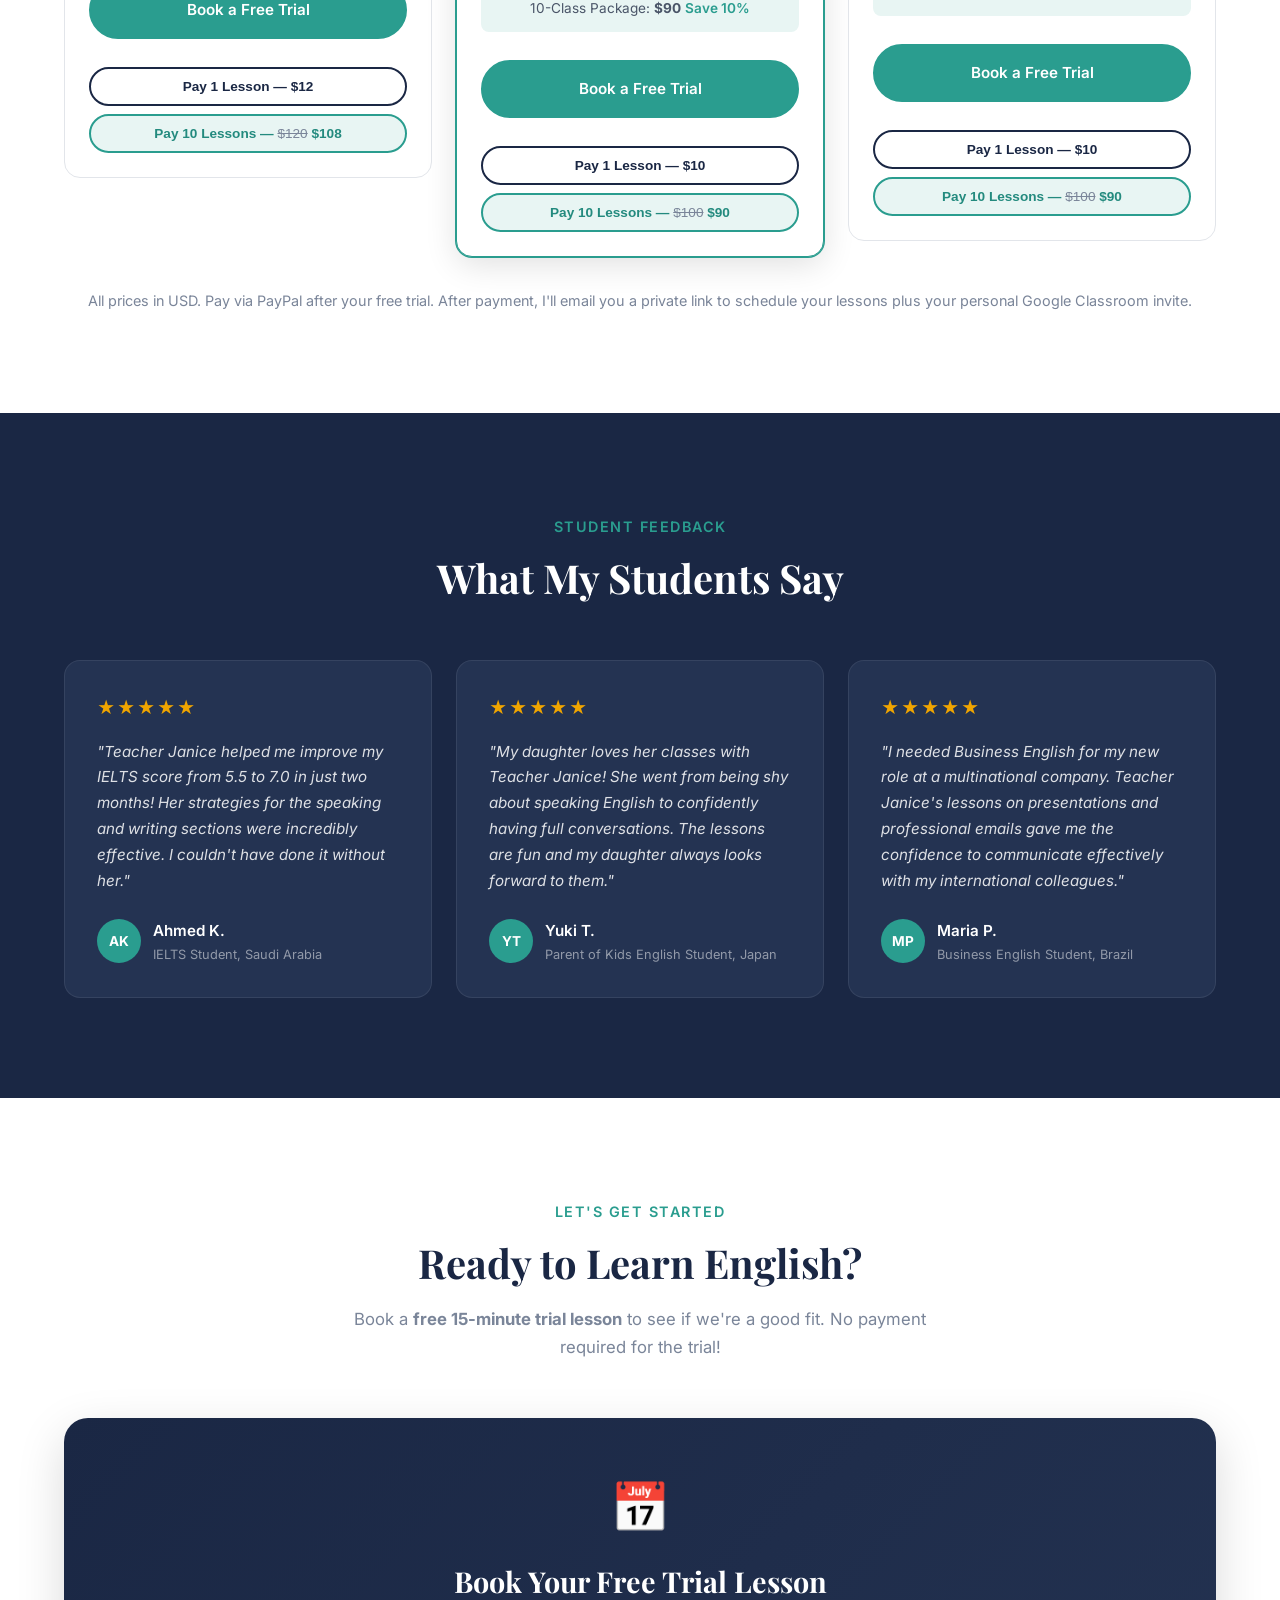
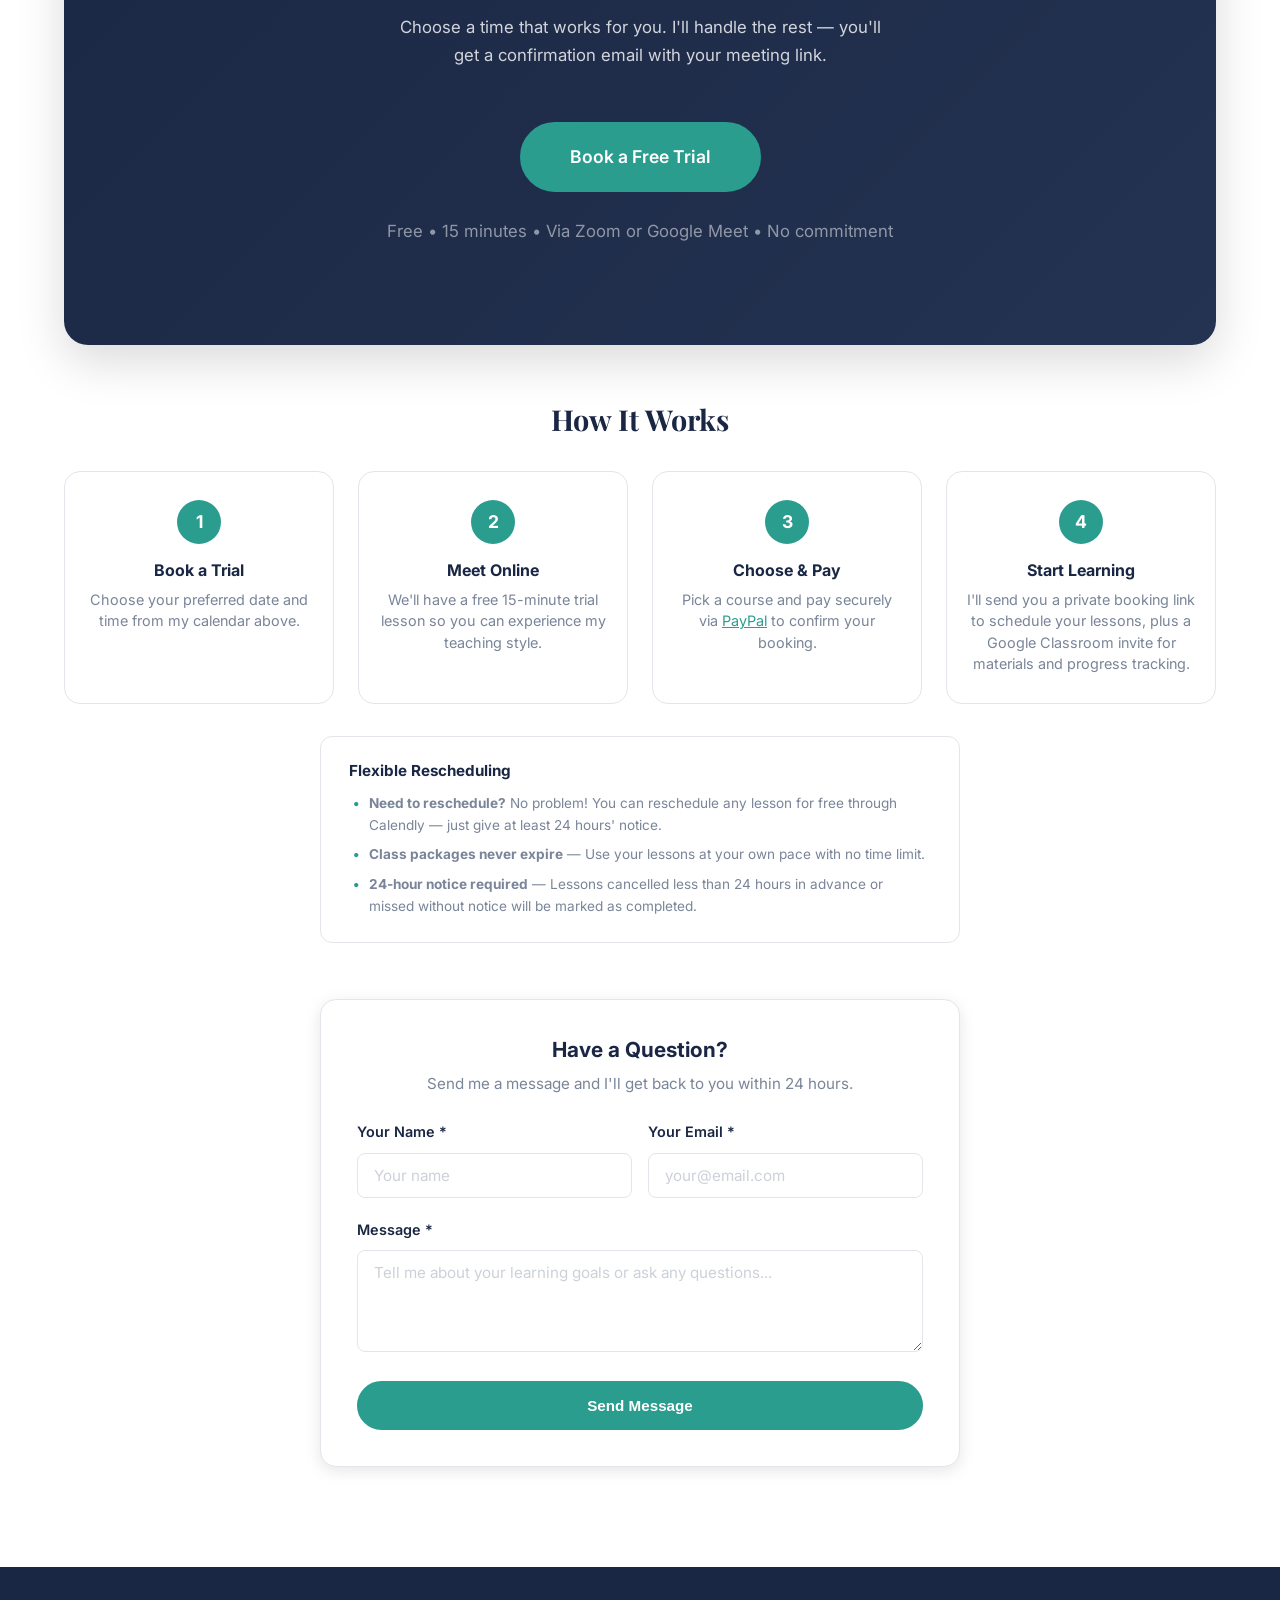
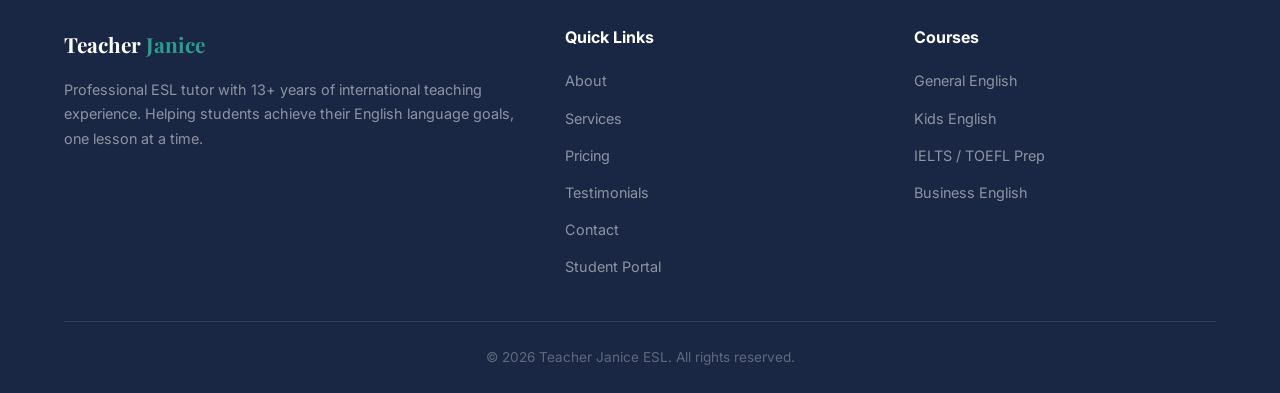
==== commit 65c2e2b1: "Add password-protected Student Course Portal New student-portal.html with password gate (SHA-256 has" ====
--- a/index.html
+++ b/index.html
@@ -5,7 +5,7 @@
   <meta name="viewport" content="width=device-width, initial-scale=1.0">
   <title>Teacher Janice | Professional ESL Tutor</title>
   <meta name="description" content="Learn English online with Teacher Janice — 13+ years of ESL teaching experience. IELTS, TOEFL, Business English, Kids & Adult classes.">
-  <link rel="stylesheet" href="styles.css?v=30">
+  <link rel="stylesheet" href="styles.css?v=31">
   <link rel="preconnect" href="https://fonts.googleapis.com">
   <link rel="preconnect" href="https://fonts.gstatic.com" crossorigin>
   <link href="https://fonts.googleapis.com/css2?family=Inter:wght@400;500;600;700;800&family=Playfair+Display:wght@700&display=swap" rel="stylesheet">
@@ -177,8 +177,8 @@
                 <input type="hidden" name="amount" value="12.00">
                 <input type="hidden" name="currency_code" value="USD">
                 <input type="hidden" name="no_shipping" value="1">
-                <input type="hidden" name="return" value="http://eslwithjanice.com/thank-you.html">
-                <input type="hidden" name="cancel_return" value="http://eslwithjanice.com/#pricing">
+                <input type="hidden" name="return" value="https://eslwithjanice.com/thank-you.html">
+                <input type="hidden" name="cancel_return" value="https://eslwithjanice.com/#pricing">
                 <button type="submit" class="btn btn-outline btn-full btn-pay">Pay 1 Lesson — $12</button>
               </form>
               <form action="https://www.paypal.com/cgi-bin/webscr" method="post" target="_blank">
@@ -188,8 +188,8 @@
                 <input type="hidden" name="amount" value="108.00">
                 <input type="hidden" name="currency_code" value="USD">
                 <input type="hidden" name="no_shipping" value="1">
-                <input type="hidden" name="return" value="http://eslwithjanice.com/thank-you.html">
-                <input type="hidden" name="cancel_return" value="http://eslwithjanice.com/#pricing">
+                <input type="hidden" name="return" value="https://eslwithjanice.com/thank-you.html">
+                <input type="hidden" name="cancel_return" value="https://eslwithjanice.com/#pricing">
                 <button type="submit" class="btn btn-outline btn-full btn-pay btn-pay-package">Pay 10 Lessons — <s>$120</s> $108</button>
               </form>
             </div>
@@ -231,8 +231,8 @@
                 <input type="hidden" name="amount" value="10.00">
                 <input type="hidden" name="currency_code" value="USD">
                 <input type="hidden" name="no_shipping" value="1">
-                <input type="hidden" name="return" value="http://eslwithjanice.com/thank-you.html">
-                <input type="hidden" name="cancel_return" value="http://eslwithjanice.com/#pricing">
+                <input type="hidden" name="return" value="https://eslwithjanice.com/thank-you.html">
+                <input type="hidden" name="cancel_return" value="https://eslwithjanice.com/#pricing">
                 <button type="submit" class="btn btn-outline btn-full btn-pay">Pay 1 Lesson — $10</button>
               </form>
               <form action="https://www.paypal.com/cgi-bin/webscr" method="post" target="_blank" class="pay10-form">
@@ -242,8 +242,8 @@
                 <input type="hidden" name="amount" value="90.00">
                 <input type="hidden" name="currency_code" value="USD">
                 <input type="hidden" name="no_shipping" value="1">
-                <input type="hidden" name="return" value="http://eslwithjanice.com/thank-you.html">
-                <input type="hidden" name="cancel_return" value="http://eslwithjanice.com/#pricing">
+                <input type="hidden" name="return" value="https://eslwithjanice.com/thank-you.html">
+                <input type="hidden" name="cancel_return" value="https://eslwithjanice.com/#pricing">
                 <button type="submit" class="btn btn-outline btn-full btn-pay btn-pay-package">Pay 10 Lessons — <s>$100</s> $90</button>
               </form>
             </div>
@@ -286,8 +286,8 @@
                 <input type="hidden" name="amount" value="10.00">
                 <input type="hidden" name="currency_code" value="USD">
                 <input type="hidden" name="no_shipping" value="1">
-                <input type="hidden" name="return" value="http://eslwithjanice.com/thank-you.html">
-                <input type="hidden" name="cancel_return" value="http://eslwithjanice.com/#pricing">
+                <input type="hidden" name="return" value="https://eslwithjanice.com/thank-you.html">
+                <input type="hidden" name="cancel_return" value="https://eslwithjanice.com/#pricing">
                 <button type="submit" class="btn btn-outline btn-full btn-pay">Pay 1 Lesson — $10</button>
               </form>
               <form action="https://www.paypal.com/cgi-bin/webscr" method="post" target="_blank" class="pay10-form">
@@ -297,8 +297,8 @@
                 <input type="hidden" name="amount" value="90.00">
                 <input type="hidden" name="currency_code" value="USD">
                 <input type="hidden" name="no_shipping" value="1">
-                <input type="hidden" name="return" value="http://eslwithjanice.com/thank-you.html">
-                <input type="hidden" name="cancel_return" value="http://eslwithjanice.com/#pricing">
+                <input type="hidden" name="return" value="https://eslwithjanice.com/thank-you.html">
+                <input type="hidden" name="cancel_return" value="https://eslwithjanice.com/#pricing">
                 <button type="submit" class="btn btn-outline btn-full btn-pay btn-pay-package">Pay 10 Lessons — <s>$100</s> $90</button>
               </form>
             </div>
@@ -456,6 +456,7 @@
             <li><a href="#pricing">Pricing</a></li>
             <li><a href="#testimonials">Testimonials</a></li>
             <li><a href="#contact">Contact</a></li>
+            <li><a href="student-portal.html">Student Portal</a></li>
           </ul>
         </div>
         <div class="footer-links">
@@ -474,6 +475,6 @@
     </div>
   </footer>
 
-  <script src="script.js?v=8"></script>
+  <script src="script.js?v=9"></script>
 </body>
 </html>
--- a/styles.css
+++ b/styles.css
@@ -1170,6 +1170,12 @@
   white-space: nowrap;
 }
 
+@media (max-width: 768px) {
+  .cta-card .cta-hint {
+    white-space: normal;
+  }
+}
+
 /* How It Works */
 .how-it-works {
   margin-bottom: 56px;
